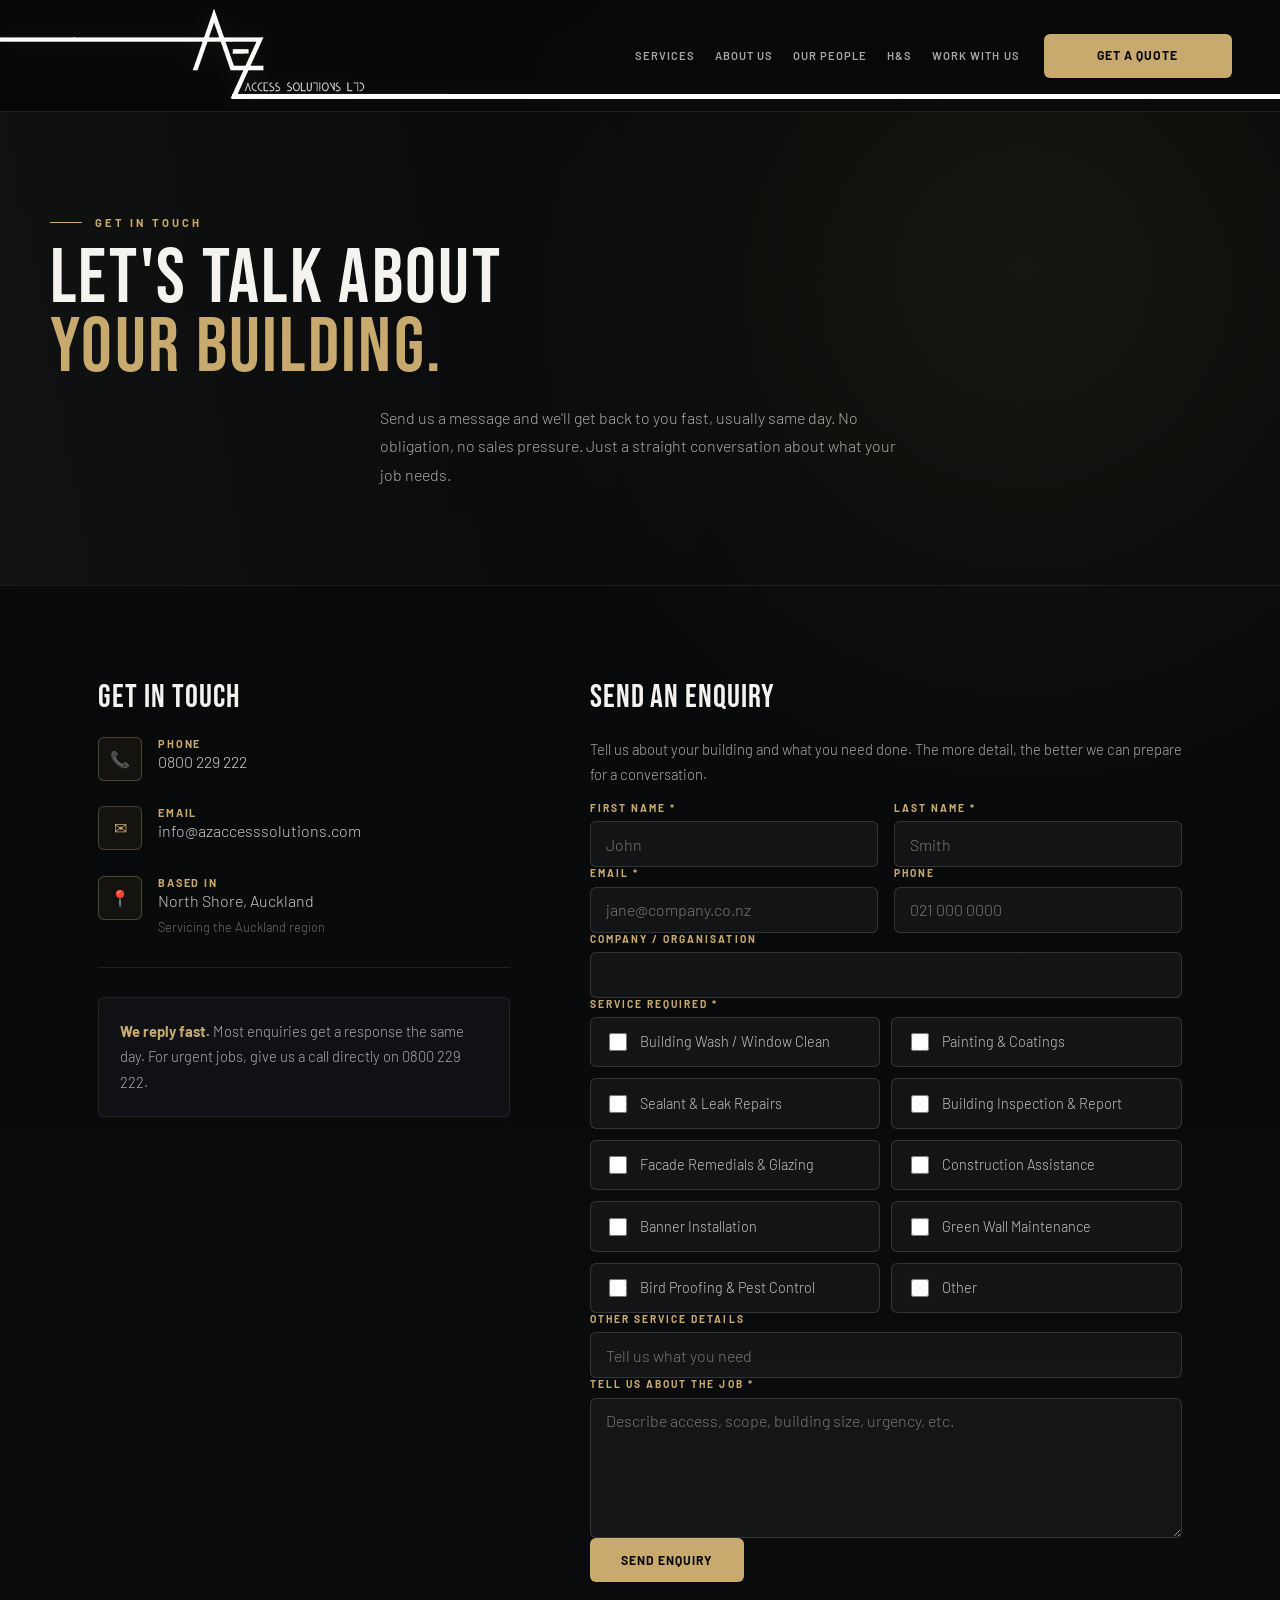
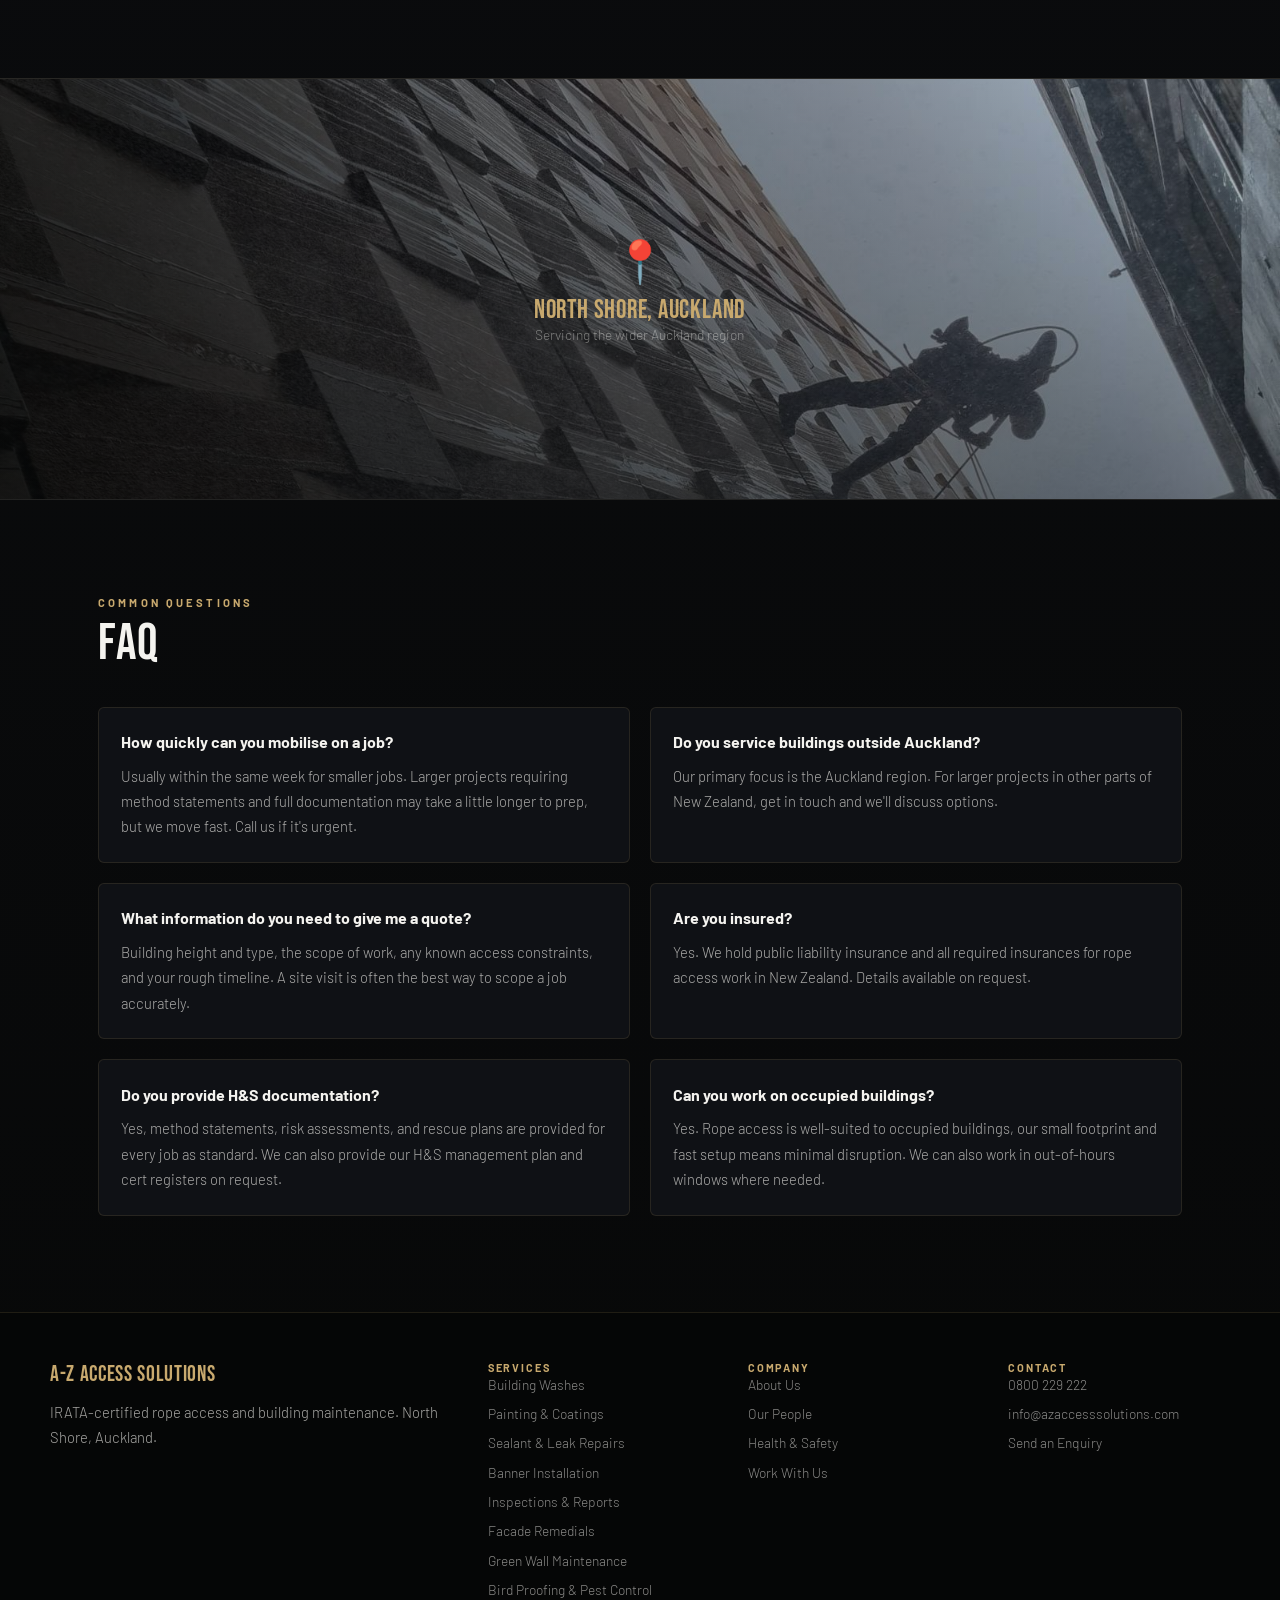
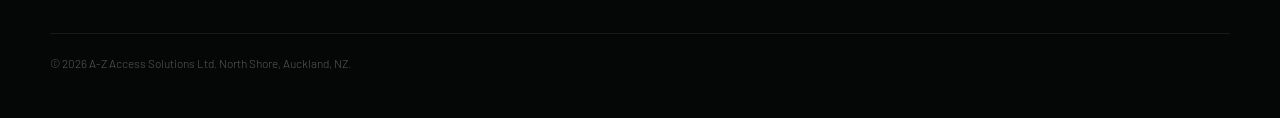
==== contact.html @ 337aa37a "Update contact.html" ====
<!DOCTYPE html>
<html lang="en">
<head>
  <meta charset="UTF-8" />
  <meta name="viewport" content="width=device-width, initial-scale=1.0" />
  <meta name="description" content="Send us a message and we&apos;ll get back to you fast, usually same day. No obligation, no sales pressure. Just a straight conversation about what your job needs." />
  <title>Contact Us | A-Z Access Solutions</title>
  <link rel="preconnect" href="https://fonts.googleapis.com">
  <link rel="preconnect" href="https://fonts.gstatic.com" crossorigin>
  <link href="https://fonts.googleapis.com/css2?family=Bebas+Neue&family=Barlow:ital,wght@0,300;0,400;0,600;0,700;1,300&display=swap" rel="stylesheet">
  <link rel="stylesheet" href="assets/styles.css" />
</head>
<body class="page-contact">
  <header class="site-header">
    <a href="index.html" class="brand" aria-label="A-Z Access Solutions home">
      <img class="brand-mark" src="assets/az-logo-header.png" alt="" />
    </a>
    <nav class="site-nav" aria-label="Main navigation">
      <a href="services.html">Services</a>
      <a href="about.html">About Us</a>
      <a href="our-people.html">Our People</a>
      <a href="health-safety.html">H&S</a>
      <a href="work-with-us.html">Work With Us</a>
    </nav>
    <a href="contact.html" class="nav-cta active">Get a Quote</a>
    <button class="menu-button" type="button" aria-label="Open menu" aria-controls="mobile-menu" aria-expanded="false"><span></span></button>
  </header>
  <nav id="mobile-menu" class="mobile-menu" aria-label="Mobile navigation">
      <a href="services.html">Services</a>
      <a href="about.html">About Us</a>
      <a href="our-people.html">Our People</a>
      <a href="health-safety.html">H&S</a>
      <a href="work-with-us.html">Work With Us</a>
      <a href="contact.html" class="nav-cta active">Get a Quote</a>
  </nav>
  <main>
<div class="page-hero">
    <div class="page-eyebrow fade-up-1">Get in Touch</div>
    <h1 class="page-title fade-up-2">Let's Talk About<br><span>Your Building.</span></h1>
    <p class="page-sub fade-up-3">Send us a message and we'll get back to you fast, usually same day. No obligation, no sales pressure. Just a straight conversation about what your job needs.</p>
  </div>

  <section class="contact-section">

    <!-- LEFT: Contact details -->
    <div class="contact-details">
      <div class="contact-details-title">Get In Touch</div>

      <div class="contact-item">
        <div class="contact-icon">&#128222;</div>
        <div>
          <div class="contact-item-label">Phone</div>
          <div class="contact-item-value"><a href="tel:0800229222">0800 229 222</a></div>
        </div>
      </div>

      <div class="contact-item">
        <div class="contact-icon">&#9993;</div>
        <div>
          <div class="contact-item-label">Email</div>
          <div class="contact-item-value"><a href="mailto:info@azaccesssolutions.com">info@azaccesssolutions.com</a></div>
        </div>
      </div>

      <div class="contact-item">
        <div class="contact-icon">&#128205;</div>
        <div>
          <div class="contact-item-label">Based In</div>
          <div class="contact-item-value">North Shore, Auckland<br><span style="font-size:0.8rem; opacity:0.5;">Servicing the Auckland region</span></div>
        </div>
      </div>

      <div class="contact-divider"></div>

      <div class="response-note">
        <strong>We reply fast.</strong> Most enquiries get a response the same day. For urgent jobs, give us a call directly on 0800 229 222.
      </div>
    </div>

    <!-- RIGHT: Enquiry form -->
    <div>
      <div class="form-section-title">Send an Enquiry</div>
      <p class="form-section-sub">Tell us about your building and what you need done. The more detail, the better we can prepare for a conversation.</p>

<form name="enquiry"
      method="POST"
      data-netlify="true"
      netlify-honeypot="bot-field"
     

  <input type="hidden" name="form-name" value="enquiry" />
  <input type="hidden" name="bot-field" />


  <div class="form-row">
    <div class="form-group">
      <label class="form-label">First Name *</label>
      <input class="form-input" type="text" name="first_name" placeholder="John" required />
    </div>

    <div class="form-group">
      <label class="form-label">Last Name *</label>
      <input class="form-input" type="text" name="last_name" placeholder="Smith" required />
    </div>
  </div>

  <div class="form-row">
    <div class="form-group">
      <label class="form-label">Email *</label>
      <input class="form-input" type="email" name="email" placeholder="jane@company.co.nz" required />
    </div>

    <div class="form-group">
      <label class="form-label">Phone</label>
      <input class="form-input" type="tel" name="phone" placeholder="021 000 0000" />
    </div>
  </div>

  <div class="form-group">
    <label class="form-label">Company / Organisation</label>
    <input class="form-input" type="text" name="company" />
  </div>

  <!-- SERVICES -->
  <div class="form-group service-check-group">
    <div class="form-label">Service Required *</div>

    <div class="service-checklist" role="group" aria-label="Service Required">

      <label class="check-option">
        <input type="checkbox" name="services" value="Building Wash / Window Clean" />
        <span>Building Wash / Window Clean</span>
      </label>

      <label class="check-option">
        <input type="checkbox" name="services" value="Painting & Coatings" />
        <span>Painting & Coatings</span>
      </label>

      <label class="check-option">
        <input type="checkbox" name="services" value="Sealant & Leak Repairs" />
        <span>Sealant & Leak Repairs</span>
      </label>

      <label class="check-option">
        <input type="checkbox" name="services" value="Building Inspection & Report" />
        <span>Building Inspection & Report</span>
      </label>

      <label class="check-option">
        <input type="checkbox" name="services" value="Facade Remedials & Glazing" />
        <span>Facade Remedials & Glazing</span>
      </label>

      <label class="check-option">
        <input type="checkbox" name="services" value="Construction Assistance" />
        <span>Construction Assistance</span>
      </label>

      <label class="check-option">
        <input type="checkbox" name="services" value="Banner Installation" />
        <span>Banner Installation</span>
      </label>

      <label class="check-option">
        <input type="checkbox" name="services" value="Green Wall Maintenance" />
        <span>Green Wall Maintenance</span>
      </label>

      <label class="check-option">
        <input type="checkbox" name="services" value="Bird Proofing & Pest Control" />
        <span>Bird Proofing & Pest Control</span>
      </label>

      <label class="check-option">
        <input type="checkbox" name="services" value="Other" />
        <span>Other</span>
      </label>

    </div>
  </div>

  <!-- OTHER DETAILS -->
  <div class="form-group">
    <label class="form-label">Other Service Details</label>
    <input class="form-input" type="text" name="other_service" placeholder="Tell us what you need" />
  </div>

<!-- JOB DESCRIPTION -->
<div class="form-group">
  <label class="form-label">Tell us about the job *</label>
  <textarea class="form-textarea"
            name="job_description"
            placeholder="Describe access, scope, building size, urgency, etc."
            required></textarea>
</div>

<div class="form-submit-row">
  <button class="btn-primary" type="submit">Send Enquiry</button>

  <div id="form-success" style="display:none; margin-top:10px; color:green;">
    ✔ Thanks — your enquiry has been sent. We’ll be in touch soon.
  </div>
</div>

</form>
    </div>
  </section>
    

  <div class="map-section">
    <div class="map-placeholder photo-map">
      <div class="map-content">
        <div class="map-pin">&#128205;</div>
        <div class="map-label">North Shore, Auckland</div>
        <div class="map-sub">Servicing the wider Auckland region</div>
      </div>
    </div>
  </div>

  <section class="faq-section">
    <div class="section-eyebrow">Common Questions</div>
    <h2 class="section-title">FAQ</h2>
    <div class="faq-grid">
      <div class="faq-item">
        <div class="faq-q">How quickly can you mobilise on a job?</div>
        <div class="faq-a">Usually within the same week for smaller jobs. Larger projects requiring method statements and full documentation may take a little longer to prep, but we move fast. Call us if it's urgent.</div>
      </div>
      <div class="faq-item">
        <div class="faq-q">Do you service buildings outside Auckland?</div>
        <div class="faq-a">Our primary focus is the Auckland region. For larger projects in other parts of New Zealand, get in touch and we'll discuss options.</div>
      </div>
      <div class="faq-item">
        <div class="faq-q">What information do you need to give me a quote?</div>
        <div class="faq-a">Building height and type, the scope of work, any known access constraints, and your rough timeline. A site visit is often the best way to scope a job accurately.</div>
      </div>
      <div class="faq-item">
        <div class="faq-q">Are you insured?</div>
        <div class="faq-a">Yes. We hold public liability insurance and all required insurances for rope access work in New Zealand. Details available on request.</div>
      </div>
      <div class="faq-item">
        <div class="faq-q">Do you provide H&amp;S documentation?</div>
        <div class="faq-a">Yes, method statements, risk assessments, and rescue plans are provided for every job as standard. We can also provide our H&S management plan and cert registers on request.</div>
      </div>
      <div class="faq-item">
        <div class="faq-q">Can you work on occupied buildings?</div>
        <div class="faq-a">Yes. Rope access is well-suited to occupied buildings, our small footprint and fast setup means minimal disruption. We can also work in out-of-hours windows where needed.</div>
      </div>
    </div>
  </section>
  </main>
  <footer>
    <div class="footer-inner">
      <div>
        <div class="footer-logo">A-Z Access Solutions</div>
        <div class="footer-tagline">IRATA-certified rope access and building maintenance. North Shore, Auckland.</div>
      </div>
      <div>
        <div class="footer-col-title">Services</div>
        <ul class="footer-links">
          <li><a href="services.html">Building Washes</a></li>
          <li><a href="services.html">Painting &amp; Coatings</a></li>
          <li><a href="services.html">Sealant &amp; Leak Repairs</a></li>
          <li><a href="services.html">Banner Installation</a></li>
          <li><a href="services.html">Inspections &amp; Reports</a></li>
          <li><a href="services.html">Facade Remedials</a></li>
          <li><a href="services.html">Green Wall Maintenance</a></li>
          <li><a href="services.html">Bird Proofing &amp; Pest Control</a></li>
        </ul>
      </div>
      <div>
        <div class="footer-col-title">Company</div>
        <ul class="footer-links">
          <li><a href="about.html">About Us</a></li>
          <li><a href="our-people.html">Our People</a></li>
          <li><a href="health-safety.html">Health &amp; Safety</a></li>
          <li><a href="work-with-us.html">Work With Us</a></li>
        </ul>
      </div>
      <div>
        <div class="footer-col-title">Contact</div>
        <ul class="footer-links">
          <li><a href="tel:0800229222">0800 229 222</a></li>
          <li><a href="mailto:info@azaccesssolutions.com">info@azaccesssolutions.com</a></li>
          <li><a href="contact.html">Send an Enquiry</a></li>
        </ul>
      </div>
    </div>
    <div class="footer-bottom"><div class="footer-copy">&copy; 2026 A-Z Access Solutions Ltd. North Shore, Auckland, NZ.</div></div>
  </footer>
    <script src="assets/site.js"></script>

  <script>
document.addEventListener("DOMContentLoaded", function () {
  const form = document.querySelector('form[name="enquiry"]');

  if (!form) return;

  form.addEventListener("submit", function (event) {
    event.preventDefault();

    fetch("/", {
      method: "POST",
      body: new FormData(form)
    })
    .then(() => {
      const msg = document.getElementById("form-success");
      if (msg) msg.style.display = "block";
      form.reset();
    })
    .catch(() => {
      alert("Something went wrong. Please try again.");
    });
  });
});
</script>
</body>
</html>
---- assets/styles.css ----
*, *::before, *::after {
  box-sizing: border-box;
}

:root {
  --black: #070808;
  --ink: #0d0f12;
  --panel: #15181d;
  --panel-2: #20242b;
  --line: rgba(244, 243, 239, 0.12);
  --line-gold: rgba(200, 169, 110, 0.28);
  --white: #f4f3ef;
  --muted: rgba(244, 243, 239, 0.68);
  --faint: rgba(244, 243, 239, 0.42);
  --gold: #c8a96e;
  --gold-light: #e2c98a;
  --safety: #d9772f;
  --radius: 6px;
  --container: 1180px;
  --header-height: 112px;
}

html {
  scroll-behavior: smooth;
}

body {
  margin: 0;
  background:
    radial-gradient(circle at 80% 8%, rgba(200, 169, 110, 0.08), transparent 34rem),
    linear-gradient(180deg, #070808 0%, #0a0b0d 44%, #070808 100%);
  color: var(--white);
  font-family: "Barlow", Arial, sans-serif;
  font-weight: 300;
  letter-spacing: 0;
  overflow-x: hidden;
}

body.menu-open {
  overflow: hidden;
}

img, svg {
  max-width: 100%;
  display: block;
}

a {
  color: inherit;
}

button, input, select, textarea {
  font: inherit;
}

main {
  min-height: 70vh;
}

.site-header {
  position: sticky;
  top: 0;
  z-index: 50;
  height: 112px;
  display: grid;
  grid-template-columns: minmax(300px, 0.8fr) auto auto;
  align-items: center;
  gap: 1.5rem;
  padding: 0 3rem;
  background: rgba(7, 8, 8, 0.88);
  border-bottom: 1px solid rgba(200, 169, 110, 0.15);
  backdrop-filter: blur(18px);
  overflow: hidden;
}

.site-header > * {
  position: relative;
  z-index: 1;
}

.brand {
  display: inline-flex;
  align-items: center;
  align-self: stretch;
  gap: 0;
  min-width: 0;
  width: 100vw;
  margin-left: -3rem;
  overflow: hidden;
  position: relative;
  text-decoration: none;
}

.brand-mark {
  width: auto;
  max-width: none;
  height: 104px;
  object-fit: none;
  object-position: left center;
  filter: drop-shadow(0 0 12px rgba(200, 169, 110, 0.12));
}

.site-nav,
.site-header > .nav-cta,
.menu-button {
  z-index: 2;
}

.site-nav {
  display: flex;
  align-items: center;
  justify-content: flex-end;
  gap: 1.25rem;
}

.site-nav a {
  color: rgba(244, 243, 239, 0.68);
  font-size: 0.7rem;
  font-weight: 600;
  letter-spacing: 0.09em;
  text-decoration: none;
  text-transform: uppercase;
  white-space: nowrap;
  transition: color 0.2s ease, opacity 0.2s ease;
}

.site-nav a:hover,
.site-nav a.active {
  color: var(--gold);
}

.btn-primary,
.btn-ghost,
.nav-cta {
  display: inline-flex;
  align-items: center;
  justify-content: center;
  min-height: 44px;
  border-radius: var(--radius);
  font-size: 0.76rem;
  font-weight: 700;
  letter-spacing: 0.08em;
  line-height: 1;
  text-decoration: none;
  text-transform: uppercase;
  transition: background 0.2s ease, border-color 0.2s ease, color 0.2s ease, transform 0.2s ease;
}

.btn-primary,
.nav-cta {
  border: 1px solid transparent;
  background: var(--gold);
  color: #080909;
  padding: 0.85rem 1.35rem;
}

.btn-primary {
  padding-inline: 1.9rem;
}

.btn-primary:hover,
.nav-cta:hover {
  background: var(--gold-light);
  transform: translateY(-1px);
}

.btn-ghost {
  border: 1px solid rgba(244, 243, 239, 0.24);
  background: transparent;
  color: var(--white);
  padding: 0.85rem 1.9rem;
}

.btn-ghost:hover {
  border-color: var(--gold);
  color: var(--gold);
}

.menu-button {
  display: none;
  width: 44px;
  height: 44px;
  align-items: center;
  justify-content: center;
  border: 1px solid rgba(244, 243, 239, 0.18);
  border-radius: var(--radius);
  background: rgba(244, 243, 239, 0.04);
  color: var(--white);
  cursor: pointer;
}

.menu-button span,
.menu-button::before,
.menu-button::after {
  content: "";
  display: block;
  width: 19px;
  height: 2px;
  border-radius: 2px;
  background: currentColor;
  transition: transform 0.2s ease, opacity 0.2s ease;
}

.menu-button {
  gap: 4px;
  flex-direction: column;
}

.menu-button[aria-expanded="true"] span {
  opacity: 0;
}

.menu-button[aria-expanded="true"]::before {
  transform: translateY(6px) rotate(45deg);
}

.menu-button[aria-expanded="true"]::after {
  transform: translateY(-6px) rotate(-45deg);
}

.mobile-menu {
  display: none;
}

#hero {
  position: relative;
  min-height: calc(100vh - var(--header-height));
  display: grid;
  grid-template-columns: minmax(0, 0.95fr) minmax(420px, 1.05fr);
  align-items: stretch;
  overflow: hidden;
  border-bottom: 1px solid rgba(200, 169, 110, 0.16);
}

#hero::before {
  content: "";
  position: absolute;
  inset: 0;
  background:
    linear-gradient(90deg, rgba(7, 8, 8, 0.99) 0%, rgba(7, 8, 8, 0.96) 23%, rgba(7, 8, 8, 0.74) 36%, rgba(7, 8, 8, 0.38) 58%, rgba(7, 8, 8, 0.08) 100%),
    repeating-linear-gradient(90deg, rgba(244, 243, 239, 0.026) 0 1px, transparent 1px 86px);
  pointer-events: none;
  z-index: 1;
}

#hero::after {
  content: "";
  position: absolute;
  inset: auto 0 0;
  height: 42%;
  background: linear-gradient(180deg, transparent, rgba(7, 8, 8, 0.88));
  pointer-events: none;
  z-index: 1;
}

.hero-text {
  position: relative;
  z-index: 2;
  display: flex;
  flex-direction: column;
  justify-content: center;
  padding: 6rem 0 6rem 3rem;
  max-width: 650px;
}

.hero-visual {
  position: absolute;
  inset: 0;
  z-index: 0;
  min-height: auto;
  background: url("photos/hero-rope-access-glass.png") center right / cover no-repeat;
}

.building-diagram {
  display: none;
}

.hero-eyebrow,
.page-eyebrow,
.section-eyebrow {
  display: flex;
  align-items: center;
  gap: 0.8rem;
  color: var(--gold);
  font-size: 0.7rem;
  font-weight: 700;
  letter-spacing: 0.28em;
  text-transform: uppercase;
}

.hero-eyebrow::before,
.page-eyebrow::before {
  content: "";
  width: 32px;
  height: 1px;
  flex: 0 0 auto;
  background: var(--gold);
}

.section-eyebrow {
  margin-bottom: 0.72rem;
}

h1.hero-title,
.page-title,
.section-title,
.about-title,
.service-name,
.contact-details-title,
.form-section-title,
.case-title,
.comp-title,
.footer-logo,
.stat-num,
.value-name,
.person-name,
.irata-level,
.role-level,
.map-label,
.cta-strip h2,
.cta-banner h2,
.join-strip h2 {
  font-family: "Bebas Neue", Impact, sans-serif;
  font-weight: 400;
  letter-spacing: 0.03em;
}

h1.hero-title {
  margin: 1.15rem 0 1.45rem;
  font-size: clamp(4rem, 7.6vw, 7.9rem);
  line-height: 0.88;
  text-transform: uppercase;
}

h1.hero-title span,
.page-title span,
.about-title span,
.section-title span,
.cta-strip h2 span,
.cta-banner h2 span,
.join-strip h2 span,
.comp-title span {
  color: var(--gold);
}

.hero-sub,
.page-sub {
  max-width: 520px;
  color: var(--muted);
  font-size: 1rem;
  line-height: 1.78;
}

.hero-sub {
  margin: 0 0 2.2rem;
}

.hero-actions,
.cta-actions {
  display: flex;
  align-items: center;
  gap: 0.9rem;
  flex-wrap: wrap;
}

.hero-stats {
  display: grid;
  grid-template-columns: repeat(3, minmax(0, 1fr));
  width: min(100%, 590px);
  margin-top: 2.2rem;
  border: 1px solid rgba(200, 169, 110, 0.22);
  border-radius: var(--radius);
  overflow: hidden;
  background: rgba(7, 8, 8, 0.36);
  backdrop-filter: blur(12px);
}

.hstat {
  padding: 1.1rem 1.2rem;
  border-right: 1px solid rgba(200, 169, 110, 0.18);
}

.hstat:last-child {
  border-right: 0;
}

.hstat-num {
  color: var(--gold);
  font-family: "Bebas Neue", Impact, sans-serif;
  font-size: 2.1rem;
  line-height: 1;
}

.hstat-label,
.stat-label,
.pstat-label,
.case-meta-label {
  color: var(--faint);
  font-size: 0.62rem;
  font-weight: 700;
  letter-spacing: 0.14em;
  text-transform: uppercase;
}

.trust-bar {
  display: flex;
  align-items: center;
  gap: 2.2rem;
  padding: 1.15rem 3rem;
  background: #111419;
  border-bottom: 1px solid rgba(244, 243, 239, 0.08);
}

.trust-label {
  color: var(--faint);
  font-size: 0.62rem;
  font-weight: 700;
  letter-spacing: 0.24em;
  text-transform: uppercase;
  white-space: nowrap;
}

.trust-items {
  display: flex;
  align-items: center;
  gap: 1.5rem 2rem;
  flex-wrap: wrap;
}

.trust-item {
  display: flex;
  align-items: center;
  gap: 0.55rem;
  color: rgba(244, 243, 239, 0.72);
  font-size: 0.82rem;
  font-weight: 600;
}

.trust-dot {
  width: 6px;
  height: 6px;
  border-radius: 50%;
  background: var(--gold);
}

#services,
.services-section,
.story-section,
.people-section,
.cases-section,
.testimonials-section,
.hs-section,
.roles-section,
.faq-section {
  width: min(100%, var(--container));
  margin-inline: auto;
  padding: 6rem 3rem;
}

.page-hero {
  position: relative;
  padding: 6.5rem 3rem 5rem;
  overflow: hidden;
  border-bottom: 1px solid rgba(244, 243, 239, 0.08);
}

.page-hero.photo-hero {
  background-position: center right;
  background-size: cover;
  background-repeat: no-repeat;
}

.page-services .page-hero.photo-hero {
  background-image:
    linear-gradient(90deg, rgba(7, 8, 8, 1) 0%, rgba(7, 8, 8, 1) 66%, rgba(7, 8, 8, 0.94) 73%, rgba(7, 8, 8, 0.58) 84%, rgba(7, 8, 8, 0.16) 94%, transparent 100%),
    url("photos/Apaintbest.jpeg");
  background-position: center center, right 45%;
  background-size: 100% 100%, auto 120%;
}

.page-health-safety .page-hero.photo-hero {
  background-image: url("photos/A&Nhangar.jpeg");
  background-position: 85% center;
  background-size: auto 100%;
}

.page-work-with-us .page-hero.photo-hero {
  background-image:
    linear-gradient(90deg, rgba(7, 8, 8, 1) 0%, rgba(7, 8, 8, 1) 45%, rgba(7, 8, 8, 0.9) 54%, rgba(7, 8, 8, 0.54) 66%, rgba(7, 8, 8, 0.16) 80%, transparent 100%),
    url("photos/A&Caa.jpeg");
  background-position: center center, 94% center;
  background-size: 100% 100%, auto 100%;
}

.page-hero::before {
  content: "";
  position: absolute;
  inset: 0;
  background: linear-gradient(90deg, rgba(244, 243, 239, 0.035), transparent 58%);
  pointer-events: none;
}

.page-hero.photo-hero::before {
  z-index: 0;
  background:
    linear-gradient(90deg, rgba(7, 8, 8, 0.99) 0%, rgba(7, 8, 8, 0.96) 23%, rgba(7, 8, 8, 0.74) 36%, rgba(7, 8, 8, 0.38) 58%, rgba(7, 8, 8, 0.08) 100%),
    repeating-linear-gradient(90deg, rgba(244, 243, 239, 0.026) 0 1px, transparent 1px 86px);
}

.page-services .page-hero.photo-hero::before {
  background:
    linear-gradient(90deg, rgba(7, 8, 8, 0.94) 0%, rgba(7, 8, 8, 0.9) 48%, rgba(7, 8, 8, 0.62) 62%, rgba(7, 8, 8, 0.26) 78%, rgba(7, 8, 8, 0.06) 100%),
    repeating-linear-gradient(90deg, rgba(244, 243, 239, 0.026) 0 1px, transparent 1px 86px);
}

.page-health-safety .page-hero.photo-hero::before {
  background:
    linear-gradient(90deg, rgba(7, 8, 8, 1) 0%, rgba(7, 8, 8, 0.97) 23%, rgba(7, 8, 8, 0.72) 32%, rgba(7, 8, 8, 0.28) 48%, rgba(7, 8, 8, 0.08) 100%),
    repeating-linear-gradient(90deg, rgba(244, 243, 239, 0.026) 0 1px, transparent 1px 86px);
}

.page-work-with-us .page-hero.photo-hero::before {
  background:
    linear-gradient(90deg, rgba(7, 8, 8, 0.96) 0%, rgba(7, 8, 8, 0.92) 38%, rgba(7, 8, 8, 0.64) 52%, rgba(7, 8, 8, 0.24) 70%, rgba(7, 8, 8, 0.06) 100%),
    repeating-linear-gradient(90deg, rgba(244, 243, 239, 0.026) 0 1px, transparent 1px 86px);
}

.page-hero.photo-hero::after {
  content: "";
  position: absolute;
  inset: auto 0 0;
  z-index: 0;
  height: 42%;
  background: linear-gradient(180deg, transparent, rgba(7, 8, 8, 0.88));
  pointer-events: none;
}

.page-hero > * {
  position: relative;
  z-index: 1;
  width: min(100%, var(--container));
  margin-left: auto;
  margin-right: auto;
}

.page-title {
  margin: 1rem auto 1.3rem;
  font-size: clamp(3.1rem, 6vw, 6.4rem);
  line-height: 0.9;
}

.section-title {
  margin: 0 0 2.4rem;
  font-size: clamp(2.4rem, 4vw, 4rem);
  line-height: 0.94;
}

.services-grid,
.values-grid,
.cases-grid,
.testimonials-grid,
.hs-pillars,
.docs-grid,
.perks-grid,
.roles-grid,
.faq-grid,
.irata-grid,
.founders-grid,
.comparison-grid,
.stats-strip {
  display: grid;
  gap: 1px;
}

.services-grid {
  grid-template-columns: repeat(4, minmax(0, 1fr));
  gap: 1rem;
  border: 0;
  border-radius: 0;
  background: transparent;
  overflow: visible;
}

.service-card,
.value-card,
.case-card,
.tcard,
.hs-pillar,
.doc-card,
.perk,
.role-card,
.faq-item,
.irata-card,
.person-card,
.comp-card,
.about-card,
.response-note,
.story-visual {
  background: rgba(16, 18, 22, 0.96);
  border: 1px solid rgba(200, 169, 110, 0.13);
  border-radius: var(--radius);
}

.services-grid .service-card {
  border: 1px solid rgba(200, 169, 110, 0.13);
  border-radius: var(--radius);
  min-height: 270px;
  display: flex;
  flex-direction: column;
  padding: 1.5rem;
}

.services-grid .service-card-wide {
  grid-column: span 2;
  display: grid;
  grid-template-columns: minmax(180px, 0.92fr) minmax(0, 1fr);
  grid-template-rows: auto 1fr;
  gap: 0 1.4rem;
  align-items: stretch;
}

.service-card {
  position: relative;
  padding: 2.3rem 1.8rem;
}

.service-card::after,
.case-card::after,
.tcard::after {
  content: "";
  position: absolute;
  inset: auto 0 0;
  height: 2px;
  background: var(--gold);
  transform: scaleX(0);
  transform-origin: left;
  transition: transform 0.25s ease;
}

.service-card:hover::after,
.case-card:hover::after,
.tcard:hover::after {
  transform: scaleX(1);
}

.services-grid .service-card::after {
  transform: none;
}

.service-icon,
.contact-icon,
.doc-icon,
.hs-pillar-icon {
  display: inline-flex;
  width: 44px;
  height: 44px;
  align-items: center;
  justify-content: center;
  border: 1px solid rgba(200, 169, 110, 0.32);
  border-radius: var(--radius);
  background: rgba(200, 169, 110, 0.06);
  color: var(--gold);
}

.service-icon svg,
.contact-icon svg,
.doc-icon svg,
.hs-pillar-icon svg {
  width: 24px;
  height: 24px;
  fill: none;
  stroke: currentColor;
  stroke-width: 1.8;
  stroke-linecap: round;
  stroke-linejoin: round;
}

.service-icon-image img {
  width: 31px;
  height: 31px;
  object-fit: contain;
  filter: invert(72%) sepia(29%) saturate(560%) hue-rotate(5deg) brightness(92%) contrast(92%);
}

.hs-pillar-icon.is-image,
.doc-icon.is-image {
  background: #f7f5ef;
  border-color: rgba(200, 169, 110, 0.22);
  color: #070808;
}

.hs-pillar-icon.is-image img,
.doc-icon.is-image img {
  width: 31px;
  height: 31px;
  object-fit: contain;
  filter: none;
}

.services-grid .service-icon {
  width: 100%;
  height: 116px;
  display: grid;
  place-items: center;
  margin-bottom: 1.2rem;
  border: 1px solid rgba(200, 169, 110, 0.22);
  border-radius: var(--radius);
  background: #f7f5ef;
}

.services-grid .service-card-wide .service-icon {
  grid-row: 1 / span 2;
  height: 100%;
  min-height: 170px;
  margin-bottom: 0;
}

.services-grid .service-icon-image img {
  width: 150px;
  height: 92px;
  object-fit: contain;
  filter: none;
}

.service-name {
  margin: 1rem 0 0.7rem;
  font-size: 1.55rem;
  line-height: 1;
}

.services-grid .service-name {
  margin: 0 0 0.65rem;
}

.services-grid .service-card-wide .service-name,
.services-grid .service-card-wide .service-desc {
  grid-column: 2;
}

.services-grid .service-card-wide .service-name {
  align-self: end;
}

.service-callout {
  grid-column: span 2;
  min-height: 230px;
  display: flex;
  flex-direction: column;
  justify-content: center;
  padding: 1.5rem 1rem 1.5rem 0.2rem;
  background: transparent;
}

.service-callout-title {
  max-width: 450px;
  margin-bottom: 0.7rem;
  color: var(--gold);
  font-family: "Bebas Neue", Impact, sans-serif;
  font-size: clamp(2rem, 3vw, 3rem);
  font-weight: 400;
  line-height: 0.95;
}

.service-callout p {
  max-width: 470px;
  margin: 0;
  color: rgba(244, 243, 239, 0.7);
  font-size: 1rem;
  line-height: 1.7;
}

.service-desc,
.service-body,
.story-body,
.about-body,
.value-desc,
.case-desc,
.tcard-text,
.hs-body,
.hs-pillar-desc,
.doc-desc,
.culture-body,
.role-desc,
.faq-a,
.comp-item-text,
.person-bio,
.irata-desc,
.response-note,
.form-section-sub,
.footer-tagline,
.pillar-desc {
  color: var(--muted);
  font-size: 0.92rem;
  line-height: 1.72;
}

#about,
.values-section,
.why-rope,
.hs-process,
.hs-docs,
.culture-section,
.apply-section,
.map-section {
  background: #12151a;
  border-top: 1px solid rgba(200, 169, 110, 0.12);
  border-bottom: 1px solid rgba(200, 169, 110, 0.09);
}

#about,
.story-section,
.culture-section,
.apply-section,
.contact-section,
.hs-intro,
.service-block {
  display: grid;
  grid-template-columns: minmax(0, 1fr) minmax(0, 1fr);
  align-items: center;
  gap: 5rem;
}

#about {
  width: 100%;
  margin-inline: 0;
  padding: 6rem max(3rem, calc((100vw - var(--container)) / 2 + 3rem));
}

.about-title {
  margin: 0 0 1.35rem;
  font-size: clamp(2.8rem, 5vw, 4.8rem);
  line-height: 0.92;
}

.about-pillars {
  display: grid;
  grid-template-columns: 1fr 1fr;
  gap: 1rem;
  margin-top: 2rem;
}

.pillar {
  border-left: 2px solid var(--gold);
  padding: 0.45rem 0 0.45rem 1rem;
}

.pillar-name,
.contact-item-label,
.footer-col-title,
.case-tag,
.role-type,
.role-badge,
.person-role,
.tag,
.doc-name,
.hs-pillar-name,
.perk-name,
.value-num,
.story-attr,
.tcard-role,
.irata-name {
  color: var(--gold);
  font-size: 0.68rem;
  font-weight: 700;
  letter-spacing: 0.17em;
  text-transform: uppercase;
}

.about-right {
  display: grid;
  gap: 1rem;
}

.about-cards-row {
  display: grid;
  grid-template-columns: 1fr 1fr;
  gap: 1rem;
}

.about-card {
  padding: 1.55rem;
}

.about-card-num {
  color: var(--gold);
  font-family: "Bebas Neue", Impact, sans-serif;
  font-size: 3rem;
  line-height: 1;
}

.site-photo {
  position: relative;
  min-height: 260px;
  margin: 0;
  overflow: hidden;
  border: 1px solid rgba(200, 169, 110, 0.15);
  border-radius: var(--radius);
  background: #0c0e11;
}

.site-photo img {
  position: absolute;
  inset: 0;
  width: 100%;
  height: 100%;
  object-fit: cover;
}

.site-photo::after,
.service-visual.is-photo::after {
  content: "";
  position: absolute;
  inset: 0;
  background: linear-gradient(180deg, transparent 45%, rgba(7, 8, 8, 0.24));
  pointer-events: none;
}

.about-photo-grid {
  display: grid;
  grid-template-columns: minmax(0, 1.1fr) minmax(0, 0.9fr);
  gap: 1rem;
}

.about-photo-large,
.culture-photo {
  min-height: 340px;
}

.culture-photo {
  margin-bottom: 1.5rem;
}

.about-card-label {
  margin: 0.35rem 0;
  font-weight: 700;
  letter-spacing: 0.12em;
  text-transform: uppercase;
}

.cta-banner,
.cta-strip,
.join-strip {
  position: relative;
  padding: 5.5rem 3rem;
  text-align: center;
}

.cta-banner::before,
.cta-strip::before,
.join-strip::before {
  content: "";
  position: absolute;
  inset: 0;
  background: radial-gradient(ellipse 50% 70% at 50% 50%, rgba(200, 169, 110, 0.09), transparent 70%);
  pointer-events: none;
}

.cta-banner > *,
.cta-strip > *,
.join-strip > * {
  position: relative;
  z-index: 1;
}

.cta-banner h2,
.cta-strip h2,
.join-strip h2 {
  margin: 0 0 1rem;
  font-size: clamp(2.7rem, 5vw, 5rem);
  line-height: 0.94;
  text-transform: uppercase;
}

.cta-banner p,
.cta-strip p,
.join-strip p {
  width: min(100%, 560px);
  margin: 0 auto 2rem;
  color: var(--muted);
  line-height: 1.72;
}

.cta-actions {
  justify-content: center;
}

.story-visual {
  position: relative;
  padding: 3rem;
}

.story-visual::before {
  content: "\"";
  position: absolute;
  top: -1.5rem;
  left: 2rem;
  color: rgba(200, 169, 110, 0.18);
  font-family: "Bebas Neue", Impact, sans-serif;
  font-size: 8rem;
  line-height: 1;
}

.story-visual-photo {
  min-height: 430px;
  padding: 0;
  overflow: hidden;
}

.story-visual-photo::before {
  display: none;
}

.story-visual-photo img {
  width: 100%;
  height: 100%;
  min-height: 430px;
  object-fit: cover;
}

.story-quote {
  position: relative;
  margin: 0 0 1.4rem;
  color: rgba(244, 243, 239, 0.82);
  font-size: 1.12rem;
  font-style: italic;
  line-height: 1.72;
}

.values-grid {
  grid-template-columns: repeat(4, minmax(0, 1fr));
}

.value-card {
  padding: 2rem 1.6rem;
}

.value-num {
  display: block;
  margin-bottom: 0.55rem;
  font-family: "Bebas Neue", Impact, sans-serif;
  font-size: 3rem;
  opacity: 0.32;
}

.value-name {
  margin-bottom: 0.6rem;
  color: var(--white);
  font-size: 1.4rem;
}

.stats-strip {
  grid-template-columns: repeat(4, minmax(0, 1fr));
  width: 100%;
  margin: 0;
  padding: 0;
  background: rgba(200, 169, 110, 0.1);
  border-top: 1px solid rgba(200, 169, 110, 0.12);
  border-bottom: 1px solid rgba(200, 169, 110, 0.12);
}

.stat-item {
  padding: 2.5rem 1.5rem;
  text-align: center;
  background: #090a0c;
}

.stat-num {
  color: var(--gold);
  font-size: 3.4rem;
  line-height: 1;
}

.service-block {
  padding: 4.3rem 0;
  border-bottom: 1px solid rgba(200, 169, 110, 0.1);
}

.service-block:last-child {
  border-bottom: 0;
}

.service-block.reverse {
  direction: rtl;
}

.service-block.reverse > * {
  direction: ltr;
}

.service-num {
  color: rgba(200, 169, 110, 0.18);
  font-family: "Bebas Neue", Impact, sans-serif;
  font-size: 5.5rem;
  line-height: 0.85;
}

.service-block .service-name {
  margin: 0.35rem 0 1rem;
  font-size: clamp(2rem, 3.2vw, 3rem);
}

.service-features,
.comp-list,
.footer-links {
  display: grid;
  gap: 0.65rem;
}

.service-feature,
.comp-item {
  display: flex;
  align-items: flex-start;
  gap: 0.7rem;
  color: rgba(244, 243, 239, 0.68);
  font-size: 0.88rem;
  line-height: 1.55;
}

.service-feature::before {
  content: "";
  width: 7px;
  height: 7px;
  margin-top: 0.45rem;
  flex: 0 0 auto;
  border-radius: 50%;
  background: var(--gold);
}

.service-visual {
  min-height: 280px;
  display: grid;
  place-items: center;
  padding: 1.5rem;
  border: 1px solid rgba(200, 169, 110, 0.14);
  border-radius: var(--radius);
  background: rgba(16, 18, 22, 0.98);
}

.service-visual.is-photo {
  position: relative;
  min-height: 360px;
  padding: 0;
  place-items: stretch;
  overflow: hidden;
}

.service-visual.is-photo img {
  width: 100%;
  height: 100%;
  min-height: 360px;
  object-fit: cover;
}

.service-visual-icon {
  color: var(--gold);
  font-family: "Bebas Neue", Impact, sans-serif;
  font-size: 4.6rem;
  letter-spacing: 0.08em;
  opacity: 0.42;
}

.service-visual-icon.is-image {
  width: 100%;
  min-height: 210px;
  display: grid;
  place-items: center;
  border: 1px solid rgba(200, 169, 110, 0.22);
  border-radius: var(--radius);
  background: #f7f5ef;
  opacity: 1;
}

.service-visual-icon.is-image img {
  width: 180px;
  height: 112px;
  object-fit: contain;
  filter: none;
  opacity: 1;
}

.service-photo-row {
  width: min(100%, var(--container));
  margin: 0 auto;
  padding: 0 0 5.5rem;
  display: grid;
  grid-template-columns: repeat(4, minmax(0, 1fr));
  gap: 1rem;
}

.service-photo-row .site-photo {
  min-height: 240px;
}

.why-rope,
.values-section,
.hs-process,
.hs-docs,
.roles-section,
.faq-section,
.testimonials-section,
.cases-section,
.people-section,
.irata-section,
.contact-section {
  padding-left: 3rem;
  padding-right: 3rem;
}

.why-rope,
.hs-process,
.hs-docs,
.values-section,
.irata-section {
  width: 100%;
  margin-inline: 0;
  padding-top: 5.5rem;
  padding-bottom: 5.5rem;
}

.why-rope > *,
.hs-process > *,
.hs-docs > *,
.values-section > *,
.irata-section > * {
  width: min(100%, var(--container));
  margin-left: auto;
  margin-right: auto;
}

.comparison-grid,
.faq-grid {
  grid-template-columns: repeat(2, minmax(0, 1fr));
  gap: 1.25rem;
}

.comp-card {
  padding: 2rem;
}

.comp-card.highlight {
  border-color: rgba(200, 169, 110, 0.42);
}

.hs-photo-card {
  min-height: 320px;
  margin-top: 1.4rem;
}

.comp-title {
  margin-bottom: 1.2rem;
  font-size: 1.65rem;
}

.comp-tick {
  min-width: 2.2rem;
  font-size: 0.72rem;
  font-weight: 700;
  letter-spacing: 0.08em;
  color: var(--gold);
}

.comp-cross {
  min-width: 2.2rem;
  font-size: 0.72rem;
  font-weight: 700;
  letter-spacing: 0.08em;
  color: rgba(244, 243, 239, 0.34);
}

.cases-grid {
  grid-template-columns: repeat(3, minmax(0, 1fr));
  gap: 1rem;
}

.case-card {
  position: relative;
  overflow: hidden;
}

.case-card.featured {
  grid-column: span 3;
  display: grid;
  grid-template-columns: 0.86fr 1.14fr;
}

.case-image {
  min-height: 220px;
  display: grid;
  place-items: center;
  text-align: center;
}

.case-image-icon {
  font-size: 3.5rem;
  opacity: 0.62;
}

.case-image-label {
  margin-top: 0.6rem;
  color: var(--gold);
  font-size: 0.72rem;
  font-weight: 700;
  letter-spacing: 0.18em;
  text-transform: uppercase;
}

.case-content {
  padding: 1.55rem;
}

.case-title {
  margin: 0.6rem 0 0.7rem;
  font-size: 1.65rem;
  line-height: 1;
}

.case-meta {
  display: grid;
  grid-template-columns: repeat(3, minmax(0, 1fr));
  gap: 0.8rem;
  margin-top: 1.2rem;
  padding-top: 1rem;
  border-top: 1px solid rgba(200, 169, 110, 0.12);
}

.case-meta-val {
  margin-top: 0.22rem;
  color: rgba(244, 243, 239, 0.78);
  font-size: 0.84rem;
}

.testimonials-grid {
  grid-template-columns: repeat(3, minmax(0, 1fr));
  gap: 1rem;
}

.tcard {
  position: relative;
  padding: 1.8rem;
}

.tcard.featured {
  grid-column: span 2;
}

.tcard-quote-mark {
  color: rgba(200, 169, 110, 0.3);
  font-family: "Bebas Neue", Impact, sans-serif;
  font-size: 4rem;
  line-height: 0.8;
}

.tcard-stars {
  color: var(--gold);
  letter-spacing: 0.1em;
  margin-bottom: 0.9rem;
}

.tcard-author {
  display: flex;
  align-items: center;
  gap: 0.85rem;
  margin-top: 1.4rem;
}

.tcard-avatar {
  width: 44px;
  height: 44px;
  display: grid;
  place-items: center;
  border-radius: 50%;
  background: rgba(200, 169, 110, 0.14);
  color: var(--gold);
  font-weight: 700;
}

.tcard-name {
  font-weight: 700;
}

.people-section {
  width: min(100%, var(--container));
}

.founders-grid {
  grid-template-columns: repeat(2, minmax(0, 1fr));
  gap: 1.25rem;
}

.person-card {
  overflow: hidden;
}

.person-photo {
  min-height: 280px;
  display: grid;
  place-items: center;
  background:
    radial-gradient(circle at 50% 40%, rgba(200, 169, 110, 0.12), transparent 60%),
    linear-gradient(135deg, #171b22, #0f1115);
}

.person-photo-placeholder {
  text-align: center;
}

.photo-label {
  color: rgba(244, 243, 239, 0.42);
  font-size: 0.72rem;
  font-weight: 700;
  letter-spacing: 0.18em;
  text-transform: uppercase;
}

.person-info {
  padding: 2rem;
}

.person-name {
  margin-bottom: 0.2rem;
  font-size: 2rem;
}

.person-tags,
.person-stats {
  display: flex;
  flex-wrap: wrap;
  gap: 0.55rem;
  margin-top: 1.1rem;
}

.tag {
  padding: 0.35rem 0.55rem;
  border: 1px solid rgba(200, 169, 110, 0.25);
  border-radius: var(--radius);
  background: rgba(200, 169, 110, 0.06);
}

.pstat {
  min-width: 90px;
  padding: 0.75rem;
  border: 1px solid rgba(200, 169, 110, 0.14);
  border-radius: var(--radius);
}

.pstat-num {
  color: var(--gold);
  font-family: "Bebas Neue", Impact, sans-serif;
  font-size: 1.8rem;
  line-height: 1;
}

.irata-grid,
.hs-pillars,
.docs-grid,
.perks-grid,
.roles-grid {
  grid-template-columns: repeat(3, minmax(0, 1fr));
  gap: 1rem;
}

.irata-card,
.hs-pillar,
.doc-card,
.perk {
  padding: 1.7rem;
}

.irata-level {
  color: var(--gold);
  font-size: 2rem;
}

.hs-intro {
  margin-bottom: 3rem;
}

.hs-commitment {
  padding: 2rem;
  border: 1px solid rgba(200, 169, 110, 0.22);
  border-radius: var(--radius);
  background: rgba(7, 8, 8, 0.42);
}

.hs-commitment-title {
  margin-bottom: 0.8rem;
  color: var(--gold);
  font-weight: 700;
  letter-spacing: 0.12em;
  text-transform: uppercase;
}

.process-steps {
  position: relative;
  grid-template-columns: repeat(4, minmax(0, 1fr));
  gap: 1.5rem;
}

.process-step {
  position: relative;
}

.step-dot {
  width: 42px;
  height: 42px;
  display: grid;
  place-items: center;
  margin-bottom: 0.9rem;
  border-radius: 50%;
  background: var(--gold);
  color: #080909;
  font-weight: 800;
}

.step-name {
  margin-bottom: 0.45rem;
  font-weight: 700;
}

.step-desc {
  color: var(--muted);
  font-size: 0.86rem;
  line-height: 1.6;
}

.culture-section,
.apply-section {
  width: 100%;
  margin-inline: 0;
  padding: 5.5rem max(3rem, calc((100vw - var(--container)) / 2 + 3rem));
}

.roles-grid {
  margin-top: 2rem;
}

.role-card {
  display: grid;
  grid-template-columns: 0.65fr 1.35fr auto;
  gap: 1.2rem;
  align-items: start;
  padding: 1.45rem;
}

.role-level {
  color: var(--white);
  font-size: 1.5rem;
}

.role-badge {
  align-self: start;
  padding: 0.45rem 0.62rem;
  border: 1px solid rgba(200, 169, 110, 0.24);
  border-radius: var(--radius);
  background: rgba(200, 169, 110, 0.07);
}

.apply-form,
.enquiry-form {
  display: grid;
  gap: 1.1rem;
}

.contact-section {
  width: min(100%, var(--container));
  margin-inline: auto;
  padding: 6rem 3rem;
  align-items: start;
  grid-template-columns: 0.82fr 1.18fr;
}

.contact-details {
  position: sticky;
  top: calc(var(--header-height) + 1.5rem);
}

.contact-details-title,
.form-section-title {
  margin-bottom: 1.4rem;
  font-size: 2rem;
  line-height: 1;
}

.contact-item {
  display: flex;
  gap: 1rem;
  align-items: flex-start;
  margin-bottom: 1.6rem;
}

.contact-item-value {
  color: rgba(244, 243, 239, 0.82);
  line-height: 1.55;
}

.contact-item-value a {
  text-decoration: none;
}

.contact-item-value a:hover {
  color: var(--gold);
}

.contact-divider {
  height: 1px;
  margin: 1.8rem 0;
  background: rgba(200, 169, 110, 0.14);
}

.response-note {
  padding: 1.3rem;
}

.response-note strong {
  color: var(--gold);
}

.form-row {
  display: grid;
  grid-template-columns: repeat(2, minmax(0, 1fr));
  gap: 1rem;
}

.form-group {
  display: grid;
  gap: 0.45rem;
}

.form-label {
  color: var(--gold);
  font-size: 0.64rem;
  font-weight: 700;
  letter-spacing: 0.2em;
  text-transform: uppercase;
}

.form-input,
.form-textarea,
.form-select {
  width: 100%;
  min-height: 46px;
  border: 1px solid rgba(244, 243, 239, 0.14);
  border-radius: var(--radius);
  outline: none;
  background: rgba(244, 243, 239, 0.045);
  color: var(--white);
  padding: 0.78rem 0.95rem;
  transition: border-color 0.2s ease, background 0.2s ease;
}

.form-textarea {
  min-height: 140px;
  resize: vertical;
}

.form-input:focus,
.form-textarea:focus,
.form-select:focus {
  border-color: rgba(200, 169, 110, 0.62);
  background: rgba(244, 243, 239, 0.065);
}

.form-select option {
  background: #15181d;
}

.service-checklist {
  display: grid;
  grid-template-columns: repeat(2, minmax(0, 1fr));
  gap: 0.7rem;
}

.check-option {
  display: flex;
  align-items: center;
  gap: 0.65rem;
  min-height: 46px;
  padding: 0.76rem 0.9rem;
  border: 1px solid rgba(244, 243, 239, 0.14);
  border-radius: var(--radius);
  background: rgba(244, 243, 239, 0.045);
  color: rgba(244, 243, 239, 0.78);
  font-size: 0.9rem;
  line-height: 1.35;
  cursor: pointer;
  transition: border-color 0.2s ease, background 0.2s ease, color 0.2s ease;
}

.check-option:hover {
  border-color: rgba(200, 169, 110, 0.42);
  background: rgba(244, 243, 239, 0.065);
}

.check-option input {
  width: 18px;
  height: 18px;
  flex: 0 0 auto;
  accent-color: var(--gold);
}

.check-option:has(input:checked) {
  border-color: rgba(200, 169, 110, 0.62);
  color: var(--white);
}

.other-service-field[hidden] {
  display: none;
}

.form-submit-row {
  display: flex;
  align-items: center;
  gap: 1.2rem;
  flex-wrap: wrap;
}

.form-privacy {
  max-width: 330px;
  color: var(--faint);
  font-size: 0.76rem;
  line-height: 1.55;
}

.map-placeholder {
  min-height: 300px;
  display: grid;
  place-items: center;
  background:
    repeating-linear-gradient(45deg, rgba(200, 169, 110, 0.035) 0 1px, transparent 1px 42px),
    repeating-linear-gradient(-45deg, rgba(244, 243, 239, 0.018) 0 1px, transparent 1px 42px);
}

.photo-map {
  position: relative;
  min-height: 420px;
  background:
    linear-gradient(90deg, rgba(7, 8, 8, 0.78), rgba(7, 8, 8, 0.18)),
    url("photos/building-wash.jpeg") center center / cover no-repeat;
}

.photo-map::after {
  content: "";
  position: absolute;
  inset: 0;
  background: linear-gradient(180deg, transparent, rgba(7, 8, 8, 0.42));
  pointer-events: none;
}

.map-content {
  position: relative;
  z-index: 1;
  text-align: center;
}

.map-pin {
  font-size: 2.6rem;
}

.map-label {
  margin-top: 0.55rem;
  color: var(--gold);
  font-size: 1.6rem;
}

.map-sub {
  color: var(--faint);
  font-size: 0.86rem;
}

.faq-item {
  padding: 1.4rem;
}

.faq-q {
  margin-bottom: 0.65rem;
  font-weight: 700;
  line-height: 1.45;
}

footer {
  background: #050606;
  border-top: 1px solid rgba(200, 169, 110, 0.14);
  padding: 3rem;
}

.footer-inner {
  width: min(100%, var(--container));
  margin: 0 auto 2.2rem;
  display: grid;
  grid-template-columns: 1.8fr 1fr 1fr 1fr;
  gap: 2.4rem;
}

.footer-logo {
  margin-bottom: 0.75rem;
  color: var(--gold);
  font-size: 1.4rem;
}

.footer-links {
  margin: 0;
  padding: 0;
  list-style: none;
}

.footer-links a {
  color: rgba(244, 243, 239, 0.55);
  font-size: 0.86rem;
  text-decoration: none;
}

.footer-links a:hover {
  color: var(--gold);
}

.footer-bottom {
  width: min(100%, var(--container));
  margin: 0 auto;
  padding-top: 1.35rem;
  border-top: 1px solid rgba(244, 243, 239, 0.08);
}

.footer-copy {
  color: rgba(244, 243, 239, 0.34);
  font-size: 0.74rem;
}

@keyframes fadeUp {
  from {
    opacity: 0;
    transform: translateY(20px);
  }
  to {
    opacity: 1;
    transform: translateY(0);
  }
}

.fade-up-1,
.fade-up-2,
.fade-up-3,
.hero-eyebrow,
.hero-title,
.hero-sub,
.hero-actions,
.hero-stats {
  animation: fadeUp 0.62s ease both;
}

.fade-up-2,
.hero-title {
  animation-delay: 0.12s;
}

.fade-up-3,
.hero-sub {
  animation-delay: 0.22s;
}

.hero-actions {
  animation-delay: 0.3s;
}

.hero-stats {
  animation-delay: 0.38s;
}

@media (max-width: 1180px) {
  .site-header {
    grid-template-columns: 1fr auto auto;
    padding-inline: 1.5rem;
  }

  .brand {
    width: 100%;
    margin-left: -1.5rem;
  }

  .brand-mark {
    height: 98px;
  }

  .site-nav {
    display: none;
  }

  .menu-button {
    display: inline-flex;
  }

  .mobile-menu {
    position: fixed;
    inset: var(--header-height) 0 auto;
    z-index: 45;
    display: none;
    flex-direction: column;
    gap: 0.25rem;
    padding: 1rem 1.5rem 1.4rem;
    background: rgba(7, 8, 8, 0.98);
    border-bottom: 1px solid rgba(200, 169, 110, 0.15);
    backdrop-filter: blur(18px);
  }

  .mobile-menu.open {
    display: flex;
  }

  .mobile-menu a {
    padding: 0.85rem 0;
    color: rgba(244, 243, 239, 0.72);
    font-family: "Bebas Neue", Impact, sans-serif;
    font-size: 1.7rem;
    letter-spacing: 0.05em;
    text-decoration: none;
  }

  .mobile-menu a.active {
    color: var(--gold);
  }

  .mobile-menu .nav-cta {
    width: fit-content;
    margin-top: 0.5rem;
    font-family: "Barlow", Arial, sans-serif;
    font-size: 0.78rem;
  }

  #hero {
    grid-template-columns: 1fr;
  }

  #hero::before {
    background:
      linear-gradient(90deg, rgba(7, 8, 8, 0.97) 0%, rgba(7, 8, 8, 0.84) 58%, rgba(7, 8, 8, 0.42) 100%),
      repeating-linear-gradient(90deg, rgba(244, 243, 239, 0.026) 0 1px, transparent 1px 86px);
  }

  .hero-text {
    min-height: calc(100vh - var(--header-height));
    padding: 5.2rem 3rem;
  }

  .hero-visual {
    opacity: 0.72;
  }

  .values-grid,
  .services-grid,
  .cases-grid,
  .testimonials-grid,
  .irata-grid,
  .hs-pillars,
  .docs-grid,
  .perks-grid,
  .roles-grid {
    grid-template-columns: repeat(2, minmax(0, 1fr));
  }

  .services-grid .service-card-wide,
  .service-callout {
    grid-column: span 2;
  }

  .service-photo-row {
    grid-template-columns: repeat(2, minmax(0, 1fr));
    padding: 0 3rem 5.5rem;
  }

  .case-card.featured,
  .tcard.featured {
    grid-column: span 2;
  }

  .footer-inner {
    grid-template-columns: 1fr 1fr;
  }
}

@media (max-width: 760px) {
  :root {
    --header-height: 76px;
  }

  .site-header {
    display: flex;
    justify-content: space-between;
    gap: 0.8rem;
    padding-inline: 1rem;
  }

  .brand {
    flex: 1 1 auto;
    width: auto;
    max-width: calc(100% - 54px);
    margin-left: -1rem;
  }

  .brand-mark {
    width: 100%;
    max-width: none;
    height: 64px;
    object-fit: cover;
    object-position: left center;
  }

  .menu-button {
    flex: 0 0 44px;
  }

  .site-header > .nav-cta {
    display: none;
  }

  .hero-text {
    padding: 4.2rem 1.2rem 3rem;
  }

  .hero-visual {
    background-position: 66% center;
  }

  h1.hero-title {
    font-size: clamp(2.75rem, 11.6vw, 3.35rem);
    line-height: 0.92;
    overflow-wrap: break-word;
  }

  .hero-eyebrow,
  .page-eyebrow,
  .section-eyebrow {
    align-items: flex-start;
    max-width: 100%;
    font-size: 0.62rem;
    letter-spacing: 0.16em;
    line-height: 1.5;
    white-space: normal;
  }

  .hero-stats {
    grid-template-columns: 1fr;
  }

  .hstat {
    border-right: 0;
    border-bottom: 1px solid rgba(200, 169, 110, 0.18);
  }

  .hstat:last-child {
    border-bottom: 0;
  }

  .trust-bar {
    align-items: flex-start;
    flex-direction: column;
    padding: 1rem 1.2rem;
    gap: 0.9rem;
  }

  .trust-items {
    gap: 0.75rem 1.2rem;
  }

  #services,
  .services-section,
  .story-section,
  .people-section,
  .cases-section,
  .testimonials-section,
  .hs-section,
  .roles-section,
  .faq-section,
  .contact-section,
  .why-rope,
  .values-section,
  .hs-process,
  .hs-docs,
  .irata-section {
    padding: 3.5rem 1.2rem;
  }

  .page-hero {
    padding: 3.8rem 1.2rem 3rem;
  }

  .page-title {
    font-size: clamp(2.25rem, 10.5vw, 3rem);
    line-height: 1.03;
    max-width: 100%;
    overflow-wrap: break-word;
  }

  .section-title,
  .about-title,
  .cta-strip h2,
  .cta-banner h2,
  .join-strip h2 {
    font-size: clamp(2.15rem, 10vw, 3rem);
    line-height: 1.05;
    max-width: 100%;
  }

  .hero-sub,
  .page-sub,
  .service-body,
  .service-desc {
    max-width: 100%;
  }

  .hero-text,
  .page-hero > *,
  .service-block > *,
  .culture-section > *,
  .contact-section > *,
  .hs-intro > * {
    min-width: 0;
    max-width: 100%;
  }

  .hero-sub,
  .page-sub,
  .service-body,
  .culture-body,
  .apply-intro,
  .form-section-sub {
    width: 100%;
    max-width: calc(100vw - 2.4rem);
    overflow-wrap: break-word;
  }

  .service-block .service-name {
    max-width: calc(100vw - 2.4rem);
    font-size: clamp(1.85rem, 9.4vw, 2.55rem);
    overflow-wrap: break-word;
  }

  #about,
  .culture-section,
  .apply-section {
    padding: 3.5rem 1.2rem;
  }

  #about,
  .story-section,
  .culture-section,
  .apply-section,
  .contact-section,
  .hs-intro,
  .service-block {
    grid-template-columns: 1fr;
    gap: 2.4rem;
  }

  .about-pillars,
  .about-cards-row,
  .comparison-grid,
  .form-row,
  .faq-grid,
  .founders-grid,
  .values-grid,
  .services-grid,
  .cases-grid,
  .testimonials-grid,
  .irata-grid,
  .hs-pillars,
  .docs-grid,
  .perks-grid,
  .roles-grid,
  .process-steps,
  .stats-strip {
    grid-template-columns: 1fr;
  }

  .services-grid .service-card-wide,
  .service-callout {
    grid-column: auto;
  }

  .services-grid .service-card-wide {
    display: flex;
  }

  .services-grid .service-card-wide .service-icon {
    height: 116px;
    min-height: 0;
    margin-bottom: 1.2rem;
  }

  .services-grid .service-card-wide .service-name,
  .services-grid .service-card-wide .service-desc {
    grid-column: auto;
  }

  .service-callout {
    min-height: auto;
    padding: 1.2rem 0.2rem;
  }

  .case-card.featured,
  .tcard.featured {
    grid-column: auto;
    display: block;
  }

  .case-meta {
    grid-template-columns: 1fr;
  }

  .service-block {
    padding: 2.6rem 0;
  }

  .service-block.reverse {
    direction: ltr;
  }

  .service-visual {
    min-height: 180px;
  }

  .service-visual.is-photo,
  .service-visual.is-photo img,
  .story-visual-photo,
  .story-visual-photo img {
    min-height: 240px;
  }

  .about-photo-grid {
    grid-template-columns: 1fr;
  }

  .service-photo-row {
    grid-template-columns: 1fr;
    padding: 0 1.2rem 3.5rem;
  }

  .about-photo-large,
  .culture-photo,
  .hs-photo-card,
  .photo-map {
    min-height: 240px;
  }

  .role-card {
    grid-template-columns: 1fr;
  }

  .contact-details {
    position: static;
  }

  .form-submit-row,
  .hero-actions,
  .cta-actions {
    align-items: stretch;
    flex-direction: column;
  }

  .service-checklist {
    grid-template-columns: 1fr;
  }

  .btn-primary,
  .btn-ghost,
  .nav-cta {
    width: 100%;
  }

  footer {
    padding: 2.5rem 1.2rem;
  }

  .footer-inner {
    grid-template-columns: 1fr;
    gap: 1.7rem;
  }
}
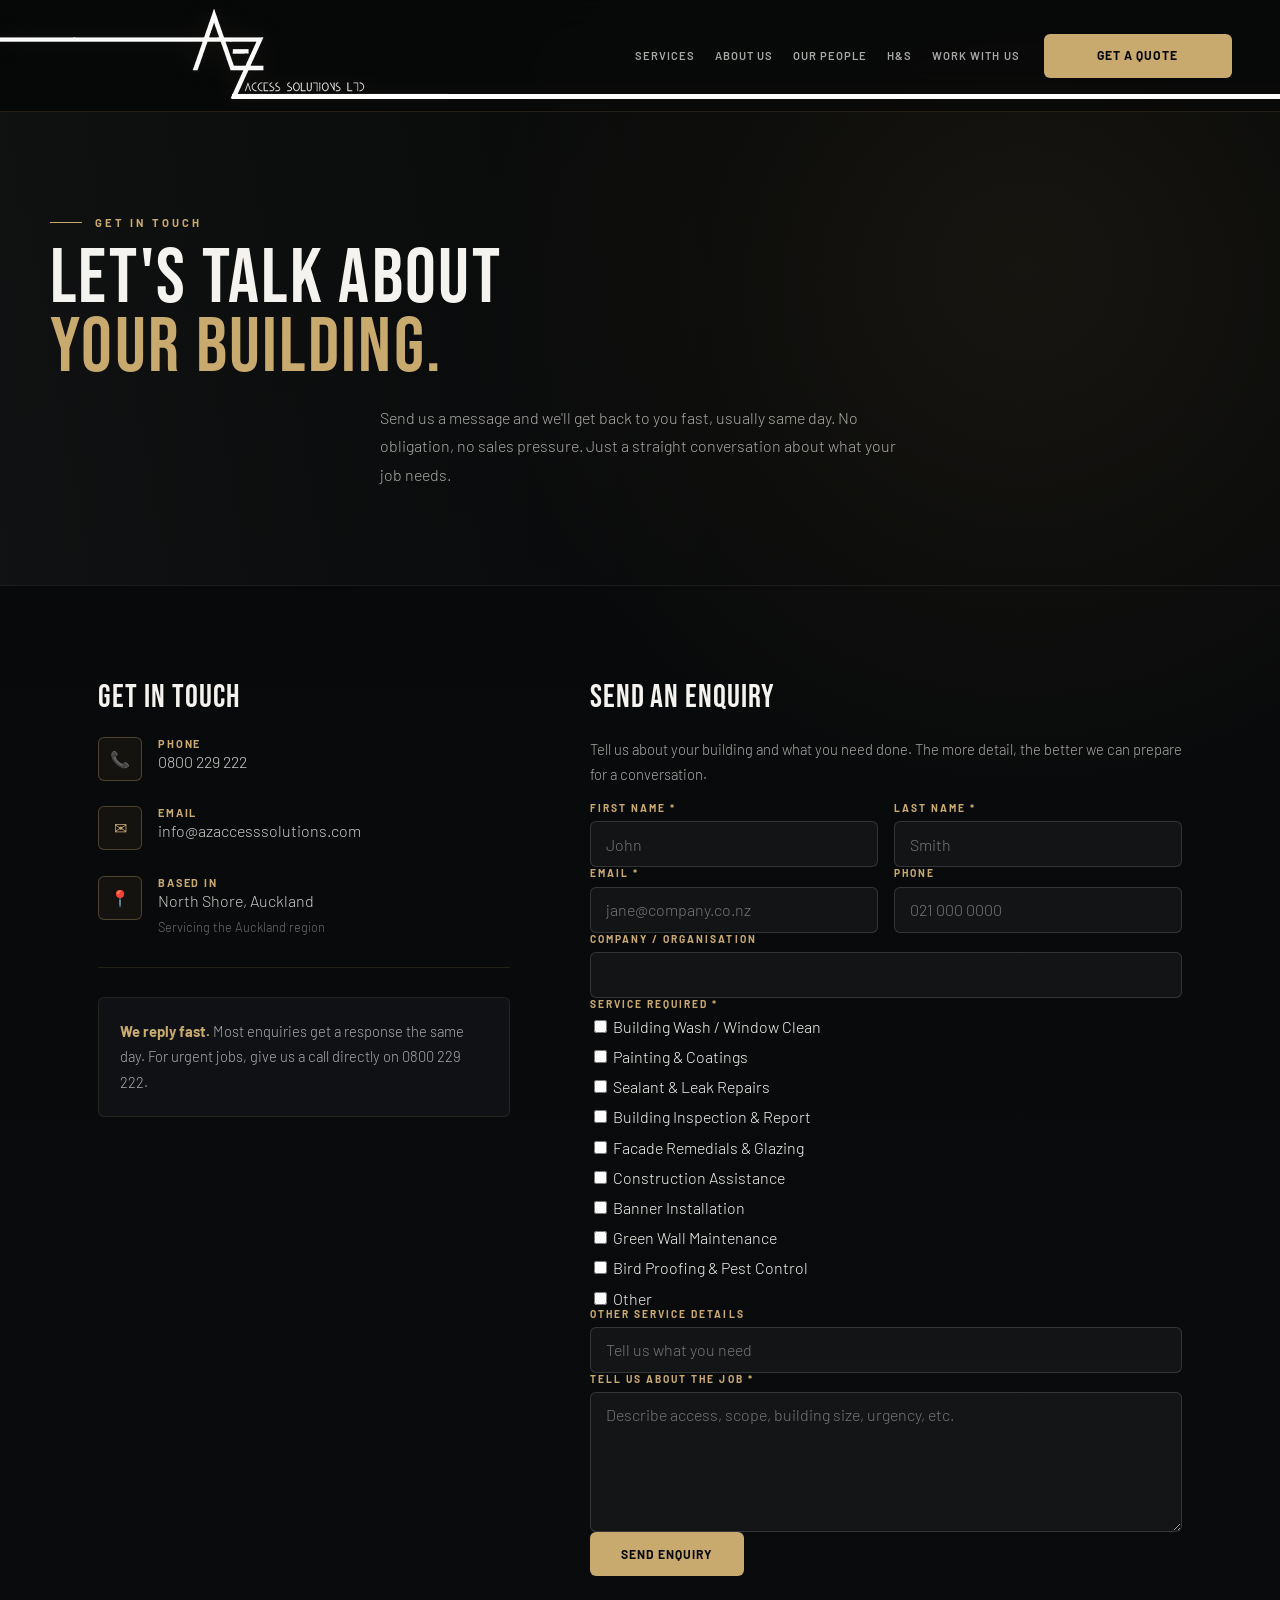
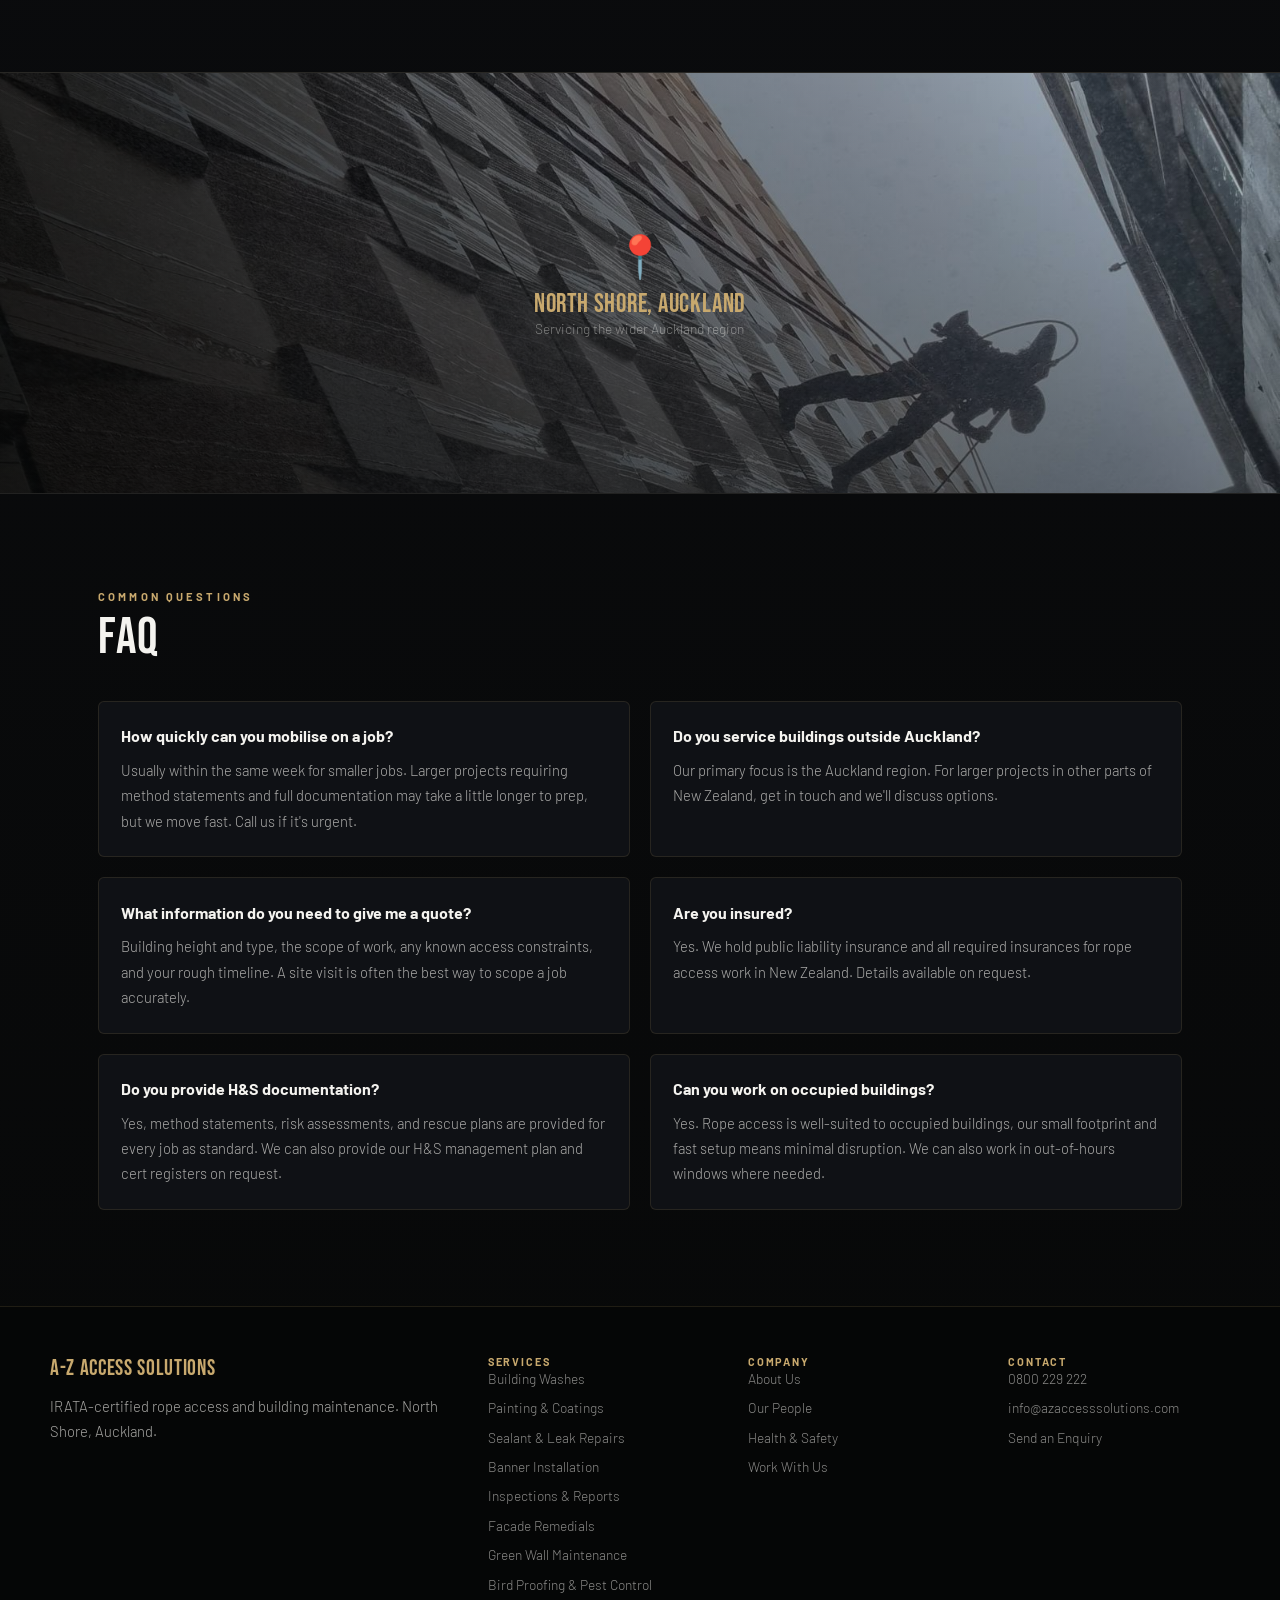
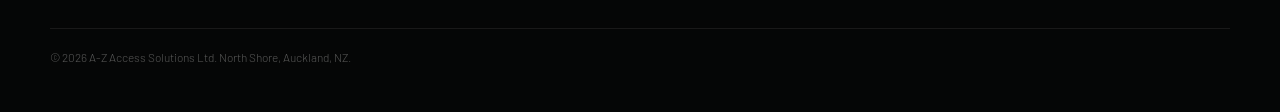
==== commit 8524adce: "Update contact.html" ====
--- a/contact.html
+++ b/contact.html
@@ -77,132 +77,93 @@
       </div>
     </div>
 
-    <!-- RIGHT: Enquiry form -->
-    <div>
-      <div class="form-section-title">Send an Enquiry</div>
-      <p class="form-section-sub">Tell us about your building and what you need done. The more detail, the better we can prepare for a conversation.</p>
-
-<form name="enquiry"
-      method="POST"
-      data-netlify="true"
-      netlify-honeypot="bot-field"
-     
-
-  <input type="hidden" name="form-name" value="enquiry" />
-  <input type="hidden" name="bot-field" />
-
-
-  <div class="form-row">
+   <!-- RIGHT: Enquiry form -->
+<div>
+  <div class="form-section-title">Send an Enquiry</div>
+  <p class="form-section-sub">
+    Tell us about your building and what you need done. The more detail, the better we can prepare for a conversation.
+  </p>
+
+  <form name="enquiry"
+        method="POST"
+        data-netlify="true"
+        netlify-honeypot="bot-field">
+
+    <input type="hidden" name="form-name" value="enquiry" />
+    <input type="hidden" name="bot-field" />
+
+    <div class="form-row">
+      <div class="form-group">
+        <label class="form-label">First Name *</label>
+        <input class="form-input" type="text" name="first_name" placeholder="John" required />
+      </div>
+
+      <div class="form-group">
+        <label class="form-label">Last Name *</label>
+        <input class="form-input" type="text" name="last_name" placeholder="Smith" required />
+      </div>
+    </div>
+
+    <div class="form-row">
+      <div class="form-group">
+        <label class="form-label">Email *</label>
+        <input class="form-input" type="email" name="email" placeholder="jane@company.co.nz" required />
+      </div>
+
+      <div class="form-group">
+        <label class="form-label">Phone</label>
+        <input class="form-input" type="tel" name="phone" placeholder="021 000 0000" />
+      </div>
+    </div>
+
     <div class="form-group">
-      <label class="form-label">First Name *</label>
-      <input class="form-input" type="text" name="first_name" placeholder="John" required />
+      <label class="form-label">Company / Organisation</label>
+      <input class="form-input" type="text" name="company" />
+    </div>
+
+    <!-- SERVICES -->
+    <div class="form-group service-check-group">
+      <div class="form-label">Service Required *</div>
+
+      <div class="service-checklist">
+
+        <label><input type="checkbox" name="services" value="Building Wash / Window Clean"> Building Wash / Window Clean</label><br>
+        <label><input type="checkbox" name="services" value="Painting & Coatings"> Painting & Coatings</label><br>
+        <label><input type="checkbox" name="services" value="Sealant & Leak Repairs"> Sealant & Leak Repairs</label><br>
+        <label><input type="checkbox" name="services" value="Building Inspection & Report"> Building Inspection & Report</label><br>
+        <label><input type="checkbox" name="services" value="Facade Remedials & Glazing"> Facade Remedials & Glazing</label><br>
+        <label><input type="checkbox" name="services" value="Construction Assistance"> Construction Assistance</label><br>
+        <label><input type="checkbox" name="services" value="Banner Installation"> Banner Installation</label><br>
+        <label><input type="checkbox" name="services" value="Green Wall Maintenance"> Green Wall Maintenance</label><br>
+        <label><input type="checkbox" name="services" value="Bird Proofing & Pest Control"> Bird Proofing & Pest Control</label><br>
+        <label><input type="checkbox" name="services" value="Other"> Other</label>
+
+      </div>
     </div>
 
     <div class="form-group">
-      <label class="form-label">Last Name *</label>
-      <input class="form-input" type="text" name="last_name" placeholder="Smith" required />
-    </div>
-  </div>
-
-  <div class="form-row">
+      <label class="form-label">Other Service Details</label>
+      <input class="form-input" type="text" name="other_service" placeholder="Tell us what you need" />
+    </div>
+
     <div class="form-group">
-      <label class="form-label">Email *</label>
-      <input class="form-input" type="email" name="email" placeholder="jane@company.co.nz" required />
-    </div>
-
-    <div class="form-group">
-      <label class="form-label">Phone</label>
-      <input class="form-input" type="tel" name="phone" placeholder="021 000 0000" />
-    </div>
-  </div>
-
-  <div class="form-group">
-    <label class="form-label">Company / Organisation</label>
-    <input class="form-input" type="text" name="company" />
-  </div>
-
-  <!-- SERVICES -->
-  <div class="form-group service-check-group">
-    <div class="form-label">Service Required *</div>
-
-    <div class="service-checklist" role="group" aria-label="Service Required">
-
-      <label class="check-option">
-        <input type="checkbox" name="services" value="Building Wash / Window Clean" />
-        <span>Building Wash / Window Clean</span>
-      </label>
-
-      <label class="check-option">
-        <input type="checkbox" name="services" value="Painting & Coatings" />
-        <span>Painting & Coatings</span>
-      </label>
-
-      <label class="check-option">
-        <input type="checkbox" name="services" value="Sealant & Leak Repairs" />
-        <span>Sealant & Leak Repairs</span>
-      </label>
-
-      <label class="check-option">
-        <input type="checkbox" name="services" value="Building Inspection & Report" />
-        <span>Building Inspection & Report</span>
-      </label>
-
-      <label class="check-option">
-        <input type="checkbox" name="services" value="Facade Remedials & Glazing" />
-        <span>Facade Remedials & Glazing</span>
-      </label>
-
-      <label class="check-option">
-        <input type="checkbox" name="services" value="Construction Assistance" />
-        <span>Construction Assistance</span>
-      </label>
-
-      <label class="check-option">
-        <input type="checkbox" name="services" value="Banner Installation" />
-        <span>Banner Installation</span>
-      </label>
-
-      <label class="check-option">
-        <input type="checkbox" name="services" value="Green Wall Maintenance" />
-        <span>Green Wall Maintenance</span>
-      </label>
-
-      <label class="check-option">
-        <input type="checkbox" name="services" value="Bird Proofing & Pest Control" />
-        <span>Bird Proofing & Pest Control</span>
-      </label>
-
-      <label class="check-option">
-        <input type="checkbox" name="services" value="Other" />
-        <span>Other</span>
-      </label>
-
-    </div>
-  </div>
-
-  <!-- OTHER DETAILS -->
-  <div class="form-group">
-    <label class="form-label">Other Service Details</label>
-    <input class="form-input" type="text" name="other_service" placeholder="Tell us what you need" />
-  </div>
-
-<!-- JOB DESCRIPTION -->
-<div class="form-group">
-  <label class="form-label">Tell us about the job *</label>
-  <textarea class="form-textarea"
-            name="job_description"
-            placeholder="Describe access, scope, building size, urgency, etc."
-            required></textarea>
+      <label class="form-label">Tell us about the job *</label>
+      <textarea class="form-textarea"
+                name="job_description"
+                placeholder="Describe access, scope, building size, urgency, etc."
+                required></textarea>
+    </div>
+
+    <div class="form-submit-row">
+      <button class="btn-primary" type="submit">Send Enquiry</button>
+
+      <div id="form-success" style="display:none; margin-top:10px; color:green;">
+        ✔ Thanks — your enquiry has been sent. We’ll be in touch soon.
+      </div>
+    </div>
+
+  </form>
 </div>
-
-<div class="form-submit-row">
-  <button class="btn-primary" type="submit">Send Enquiry</button>
-
-  <div id="form-success" style="display:none; margin-top:10px; color:green;">
-    ✔ Thanks — your enquiry has been sent. We’ll be in touch soon.
-  </div>
-</div>
-
 </form>
     </div>
   </section>
@@ -290,27 +251,18 @@
   </footer>
     <script src="assets/site.js"></script>
 
-  <script>
+<script>
 document.addEventListener("DOMContentLoaded", function () {
   const form = document.querySelector('form[name="enquiry"]');
+  const msg = document.getElementById("form-success");
 
   if (!form) return;
 
-  form.addEventListener("submit", function (event) {
-    event.preventDefault();
-
-    fetch("/", {
-      method: "POST",
-      body: new FormData(form)
-    })
-    .then(() => {
-      const msg = document.getElementById("form-success");
+  form.addEventListener("submit", function () {
+    setTimeout(() => {
       if (msg) msg.style.display = "block";
       form.reset();
-    })
-    .catch(() => {
-      alert("Something went wrong. Please try again.");
-    });
+    }, 300);
   });
 });
 </script>
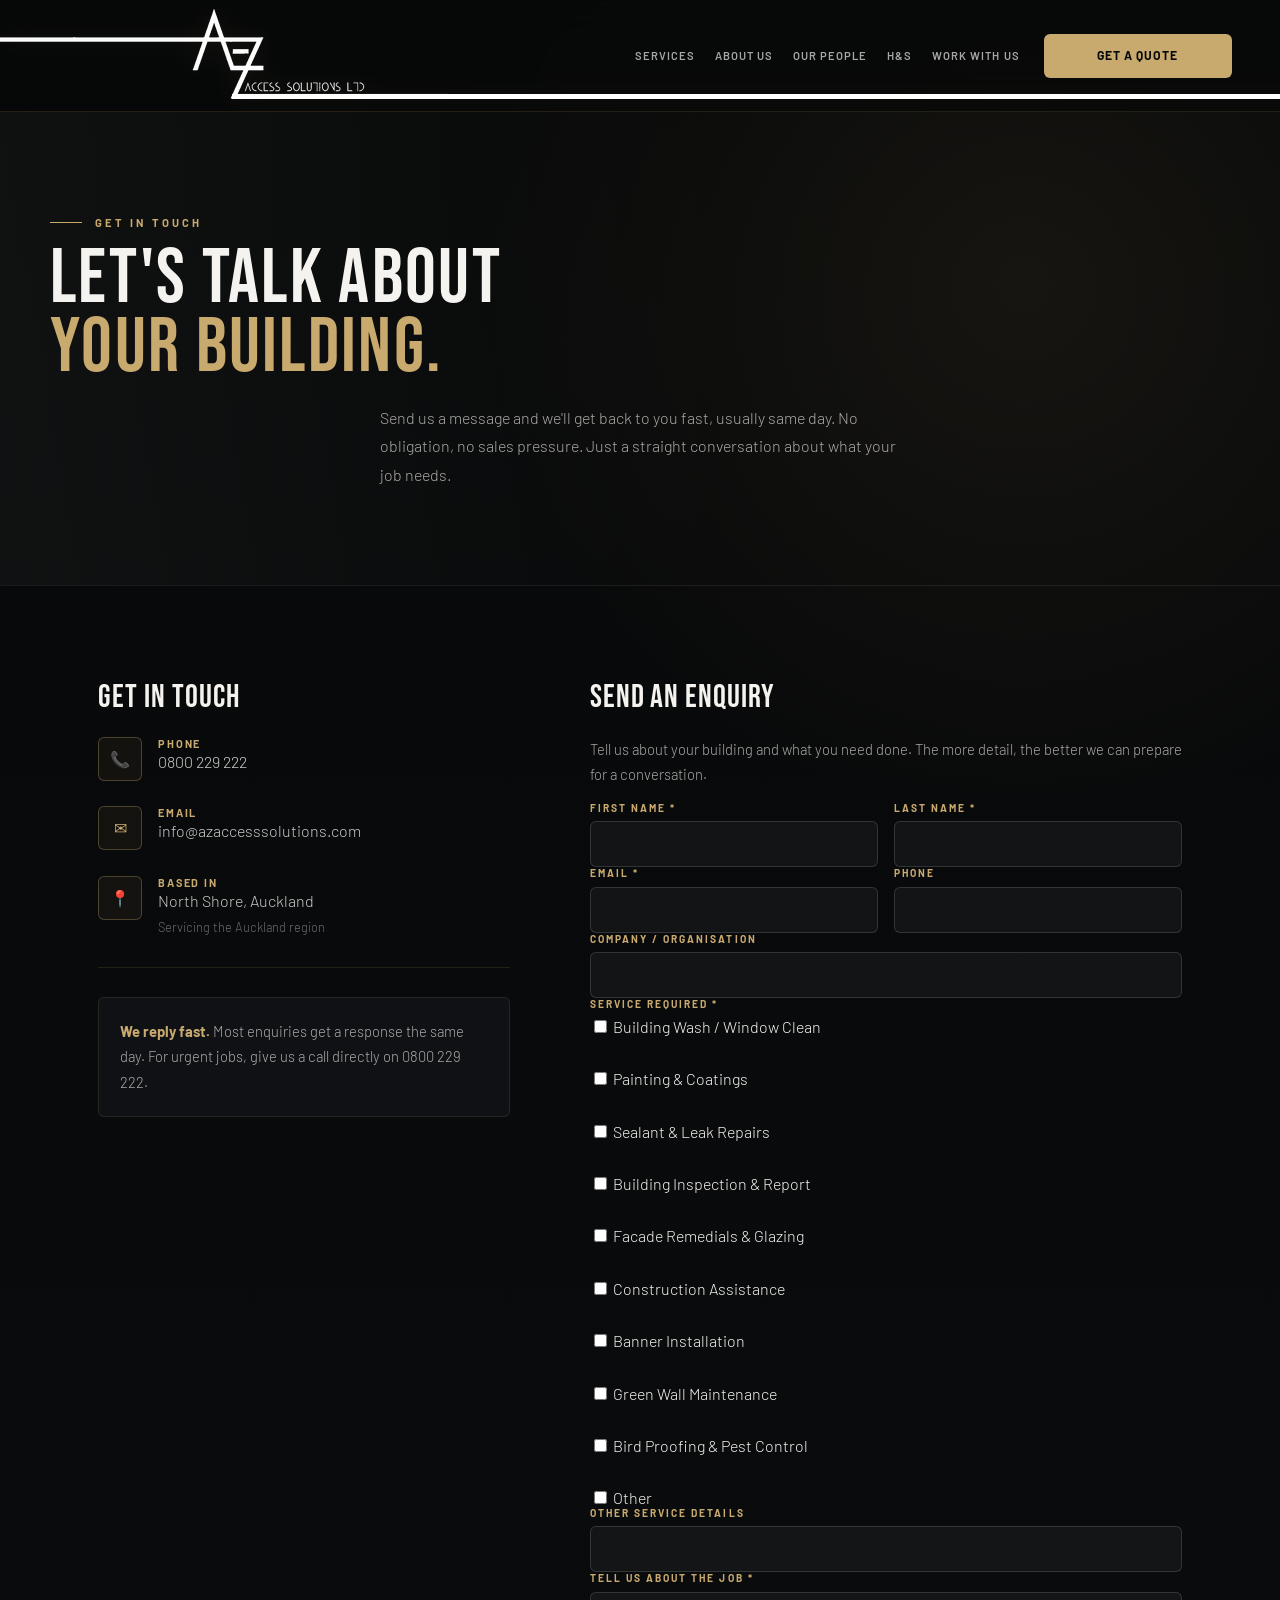
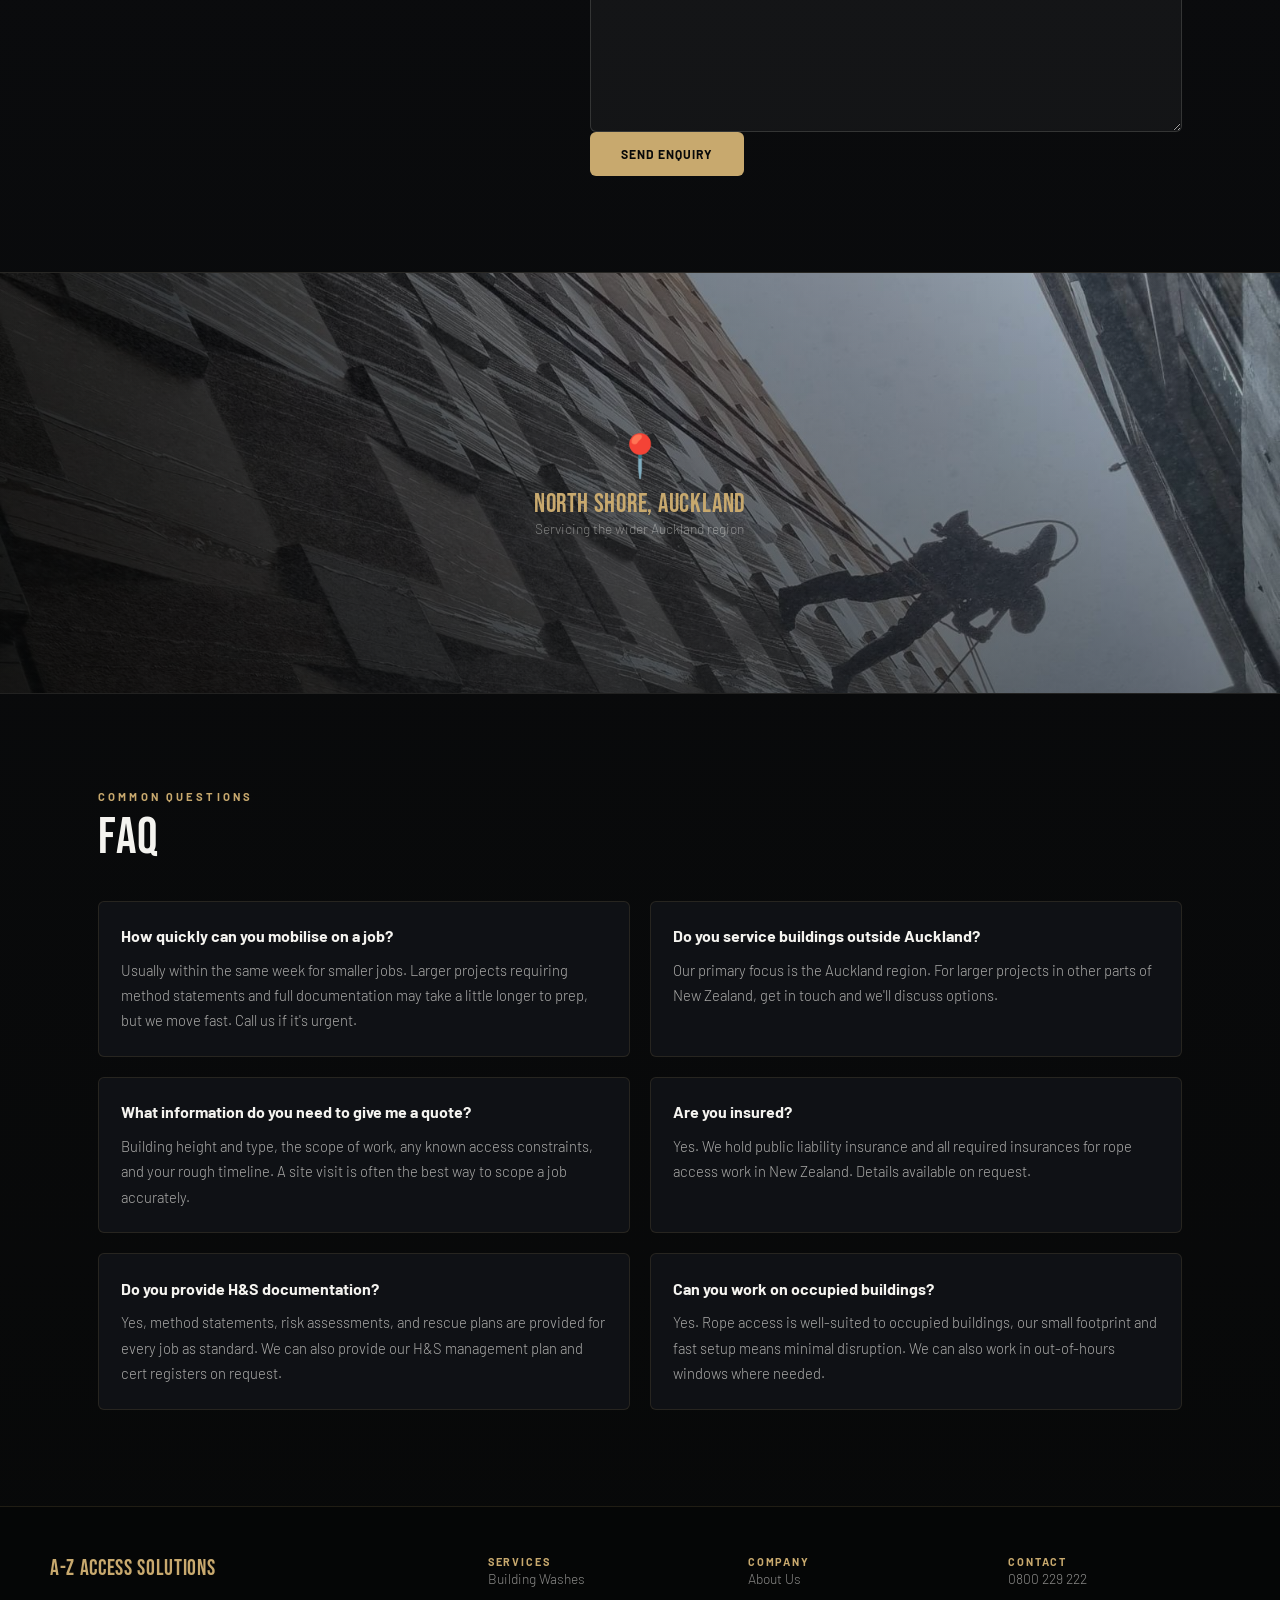
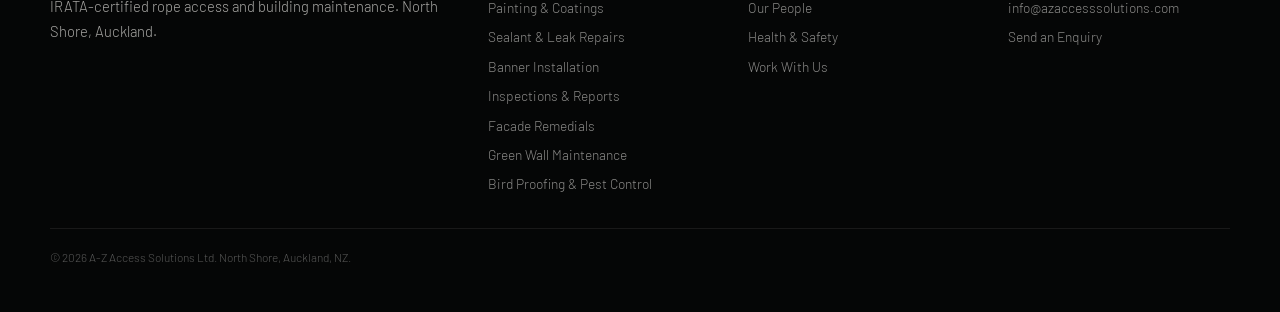
==== commit aca218d2: "Update contact.html" ====
--- a/contact.html
+++ b/contact.html
@@ -84,6 +84,19 @@
     Tell us about your building and what you need done. The more detail, the better we can prepare for a conversation.
   </p>
 
+  <!-- IMPORTANT: hidden static form for Netlify detection -->
+  <form name="enquiry" netlify netlify-honeypot="bot-field" hidden>
+    <input type="text" name="first_name" />
+    <input type="text" name="last_name" />
+    <input type="email" name="email" />
+    <input type="text" name="phone" />
+    <input type="text" name="company" />
+    <input type="text" name="services" />
+    <input type="text" name="other_service" />
+    <textarea name="job_description"></textarea>
+  </form>
+
+  <!-- REAL VISIBLE FORM -->
   <form name="enquiry"
         method="POST"
         data-netlify="true"
@@ -95,24 +108,24 @@
     <div class="form-row">
       <div class="form-group">
         <label class="form-label">First Name *</label>
-        <input class="form-input" type="text" name="first_name" placeholder="John" required />
+        <input class="form-input" type="text" name="first_name" required />
       </div>
 
       <div class="form-group">
         <label class="form-label">Last Name *</label>
-        <input class="form-input" type="text" name="last_name" placeholder="Smith" required />
+        <input class="form-input" type="text" name="last_name" required />
       </div>
     </div>
 
     <div class="form-row">
       <div class="form-group">
         <label class="form-label">Email *</label>
-        <input class="form-input" type="email" name="email" placeholder="jane@company.co.nz" required />
+        <input class="form-input" type="email" name="email" required />
       </div>
 
       <div class="form-group">
         <label class="form-label">Phone</label>
-        <input class="form-input" type="tel" name="phone" placeholder="021 000 0000" />
+        <input class="form-input" type="tel" name="phone" />
       </div>
     </div>
 
@@ -121,51 +134,42 @@
       <input class="form-input" type="text" name="company" />
     </div>
 
-    <!-- SERVICES -->
-    <div class="form-group service-check-group">
+    <div class="form-group">
       <div class="form-label">Service Required *</div>
 
-      <div class="service-checklist">
-
-        <label><input type="checkbox" name="services" value="Building Wash / Window Clean"> Building Wash / Window Clean</label><br>
-        <label><input type="checkbox" name="services" value="Painting & Coatings"> Painting & Coatings</label><br>
-        <label><input type="checkbox" name="services" value="Sealant & Leak Repairs"> Sealant & Leak Repairs</label><br>
-        <label><input type="checkbox" name="services" value="Building Inspection & Report"> Building Inspection & Report</label><br>
-        <label><input type="checkbox" name="services" value="Facade Remedials & Glazing"> Facade Remedials & Glazing</label><br>
-        <label><input type="checkbox" name="services" value="Construction Assistance"> Construction Assistance</label><br>
-        <label><input type="checkbox" name="services" value="Banner Installation"> Banner Installation</label><br>
-        <label><input type="checkbox" name="services" value="Green Wall Maintenance"> Green Wall Maintenance</label><br>
-        <label><input type="checkbox" name="services" value="Bird Proofing & Pest Control"> Bird Proofing & Pest Control</label><br>
-        <label><input type="checkbox" name="services" value="Other"> Other</label>
-
-      </div>
+      <label><input type="checkbox" name="services" value="Building Wash / Window Clean"> Building Wash / Window Clean</label><br>
+      <label><input type="checkbox" name="services" value="Painting & Coatings"> Painting & Coatings</label><br>
+      <label><input type="checkbox" name="services" value="Sealant & Leak Repairs"> Sealant & Leak Repairs</label><br>
+      <label><input type="checkbox" name="services" value="Building Inspection & Report"> Building Inspection & Report</label><br>
+      <label><input type="checkbox" name="services" value="Facade Remedials & Glazing"> Facade Remedials & Glazing</label><br>
+      <label><input type="checkbox" name="services" value="Construction Assistance"> Construction Assistance</label><br>
+      <label><input type="checkbox" name="services" value="Banner Installation"> Banner Installation</label><br>
+      <label><input type="checkbox" name="services" value="Green Wall Maintenance"> Green Wall Maintenance</label><br>
+      <label><input type="checkbox" name="services" value="Bird Proofing & Pest Control"> Bird Proofing & Pest Control</label><br>
+      <label><input type="checkbox" name="services" value="Other"> Other</label>
     </div>
 
     <div class="form-group">
       <label class="form-label">Other Service Details</label>
-      <input class="form-input" type="text" name="other_service" placeholder="Tell us what you need" />
+      <input class="form-input" type="text" name="other_service" />
     </div>
 
     <div class="form-group">
       <label class="form-label">Tell us about the job *</label>
-      <textarea class="form-textarea"
-                name="job_description"
-                placeholder="Describe access, scope, building size, urgency, etc."
-                required></textarea>
+      <textarea class="form-textarea" name="job_description" required></textarea>
     </div>
 
     <div class="form-submit-row">
       <button class="btn-primary" type="submit">Send Enquiry</button>
 
       <div id="form-success" style="display:none; margin-top:10px; color:green;">
-        ✔ Thanks — your enquiry has been sent. We’ll be in touch soon.
-      </div>
-    </div>
-
-  </form>
+        ✔ Thanks — your enquiry has been sent.
+      </div>
+      
+    </div>
+ </form>
+  
 </div>
-</form>
-    </div>
   </section>
     
 
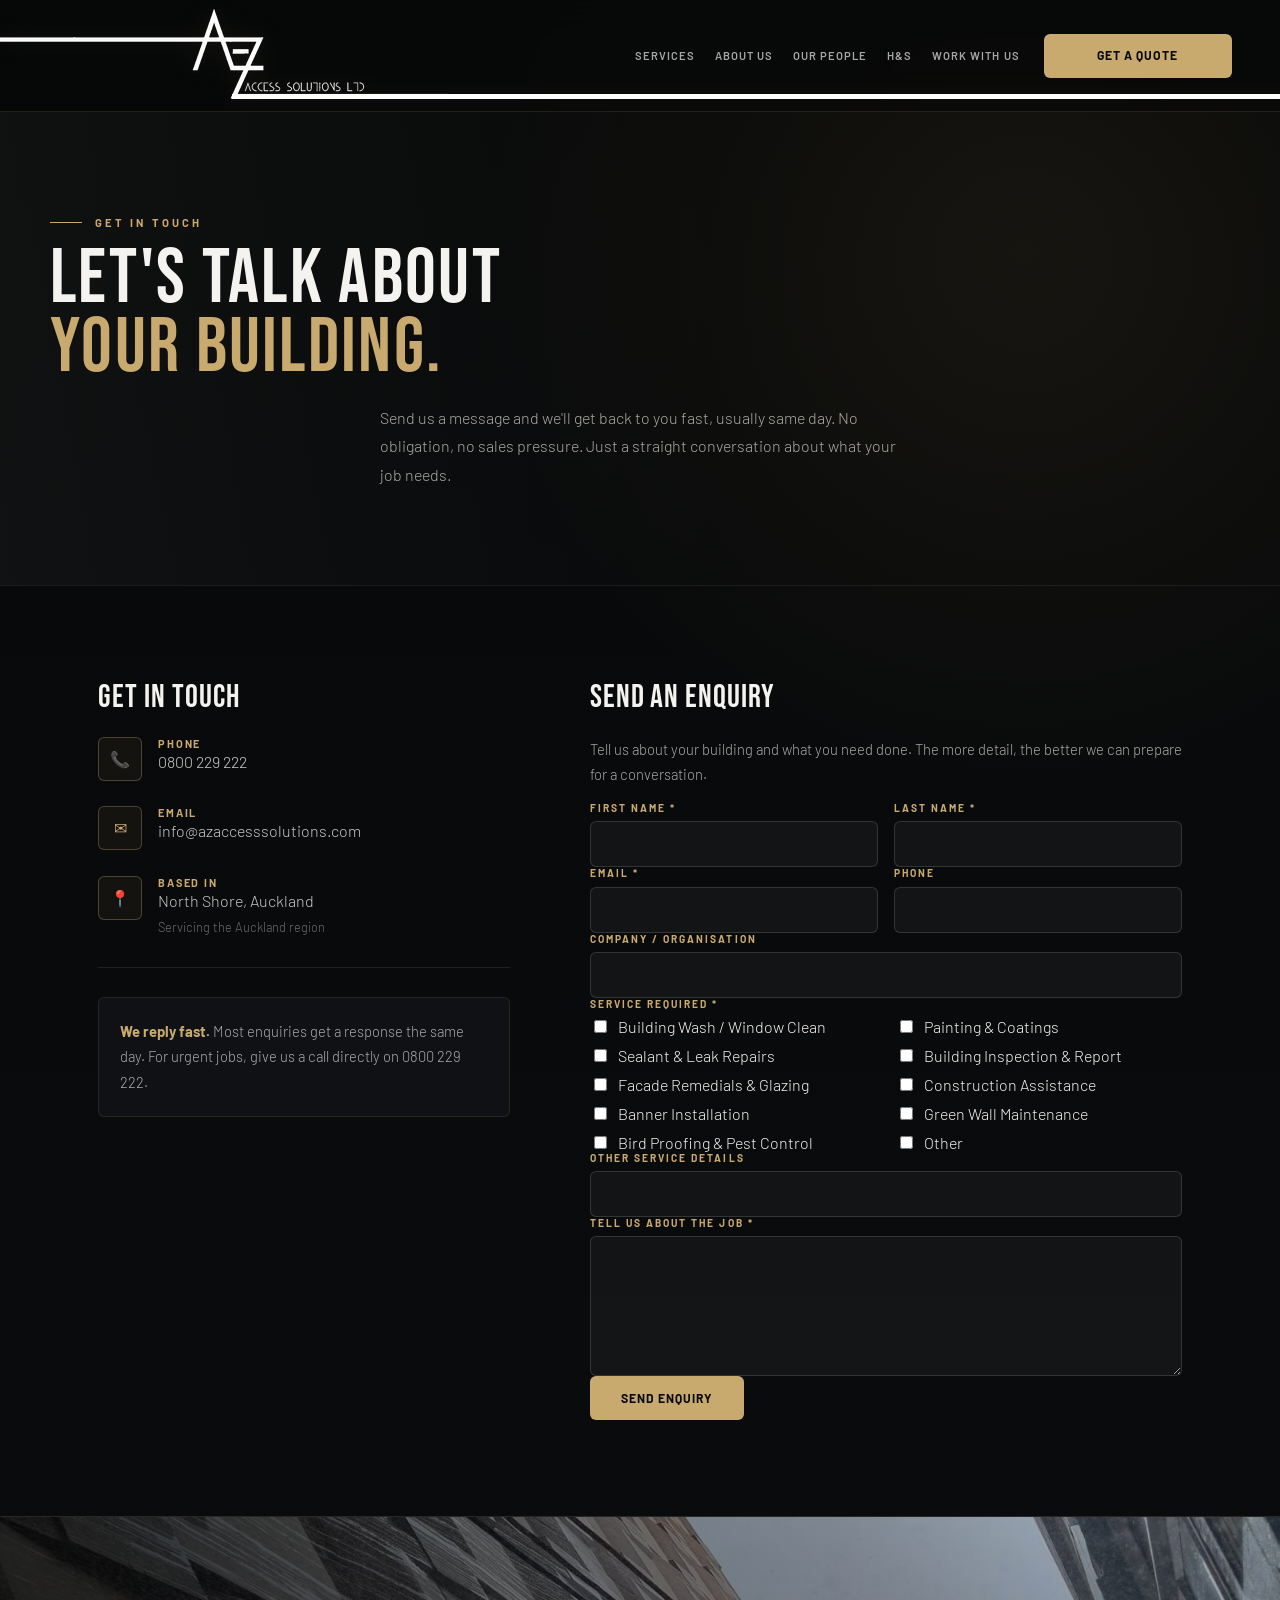
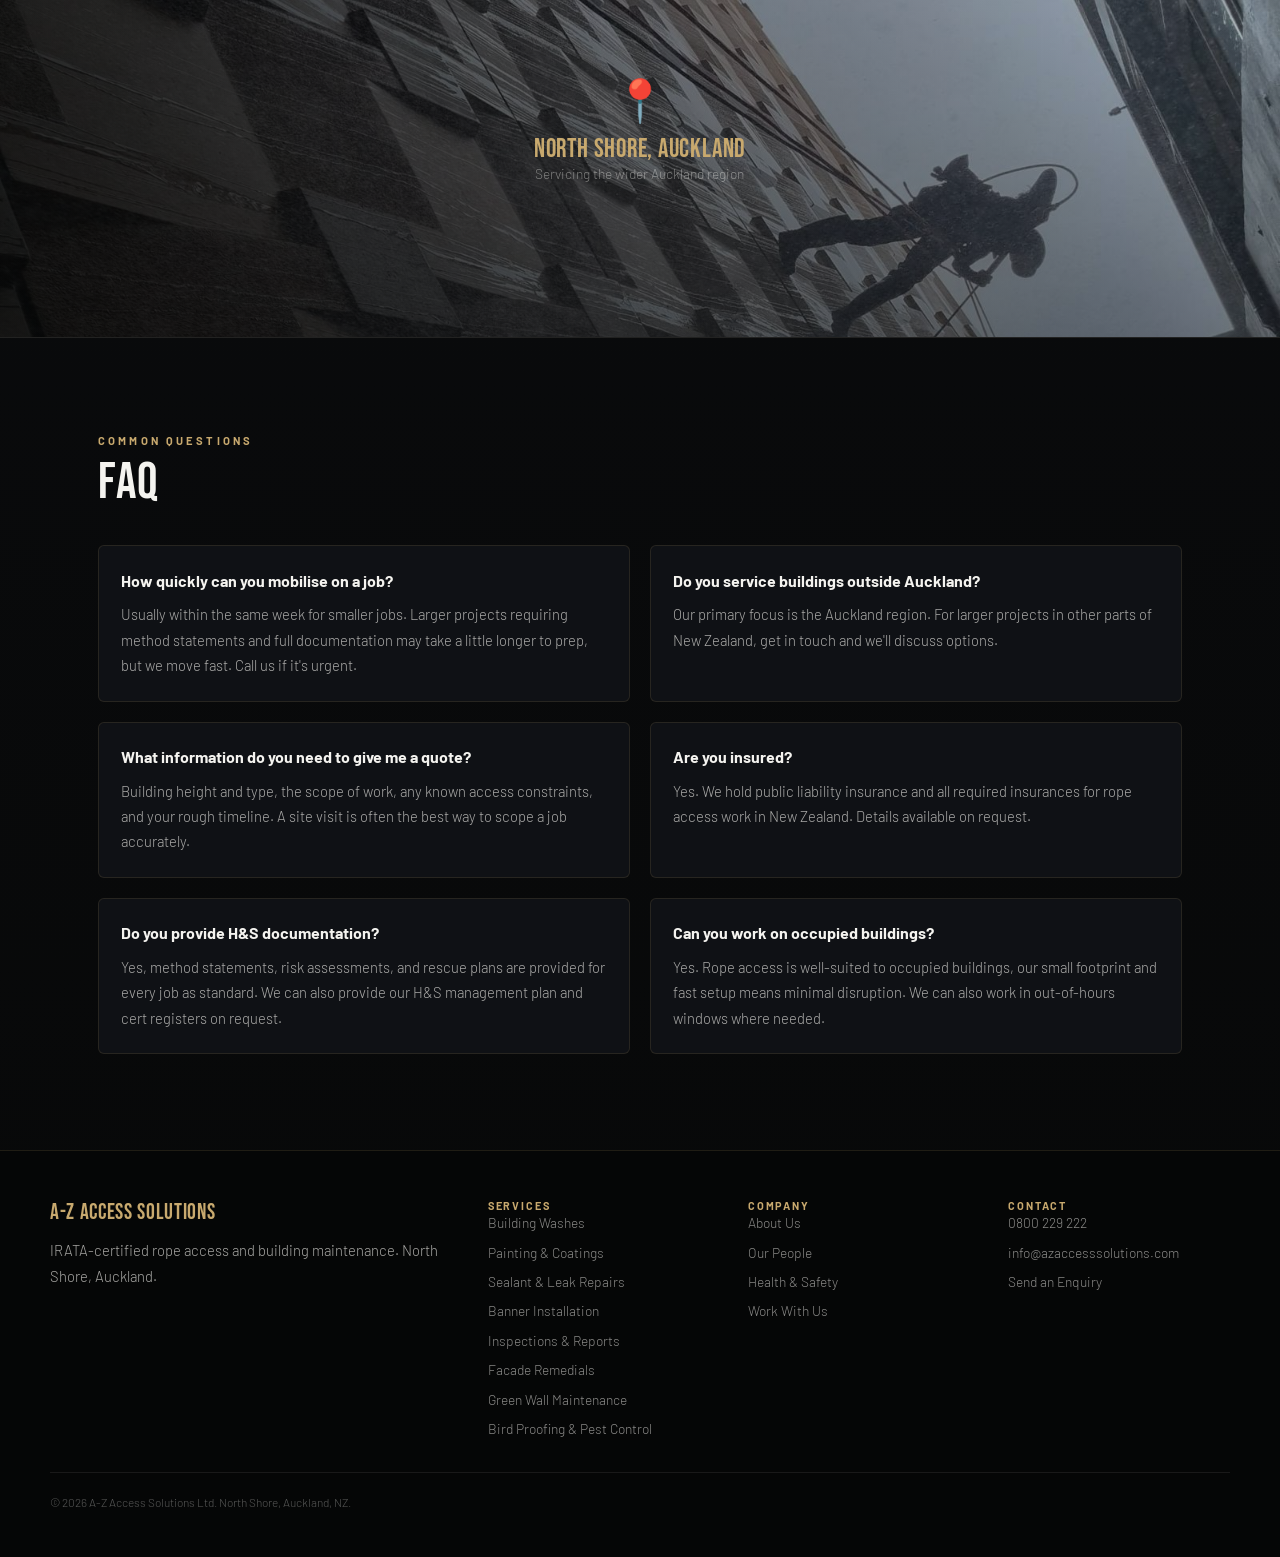
==== commit 7845f89f: "Update contact.html" ====
--- a/contact.html
+++ b/contact.html
@@ -97,6 +97,19 @@
   </form>
 
   <!-- REAL VISIBLE FORM -->
+  <style>
+.service-checklist {
+  display: grid;
+  grid-template-columns: repeat(2, 1fr);
+  gap: 10px 20px;
+}
+
+.service-checklist label {
+  display: flex;
+  gap: 8px;
+  align-items: center;
+}
+</style>
   <form name="enquiry"
         method="POST"
         data-netlify="true"
@@ -134,20 +147,23 @@
       <input class="form-input" type="text" name="company" />
     </div>
 
-    <div class="form-group">
-      <div class="form-label">Service Required *</div>
-
-      <label><input type="checkbox" name="services" value="Building Wash / Window Clean"> Building Wash / Window Clean</label><br>
-      <label><input type="checkbox" name="services" value="Painting & Coatings"> Painting & Coatings</label><br>
-      <label><input type="checkbox" name="services" value="Sealant & Leak Repairs"> Sealant & Leak Repairs</label><br>
-      <label><input type="checkbox" name="services" value="Building Inspection & Report"> Building Inspection & Report</label><br>
-      <label><input type="checkbox" name="services" value="Facade Remedials & Glazing"> Facade Remedials & Glazing</label><br>
-      <label><input type="checkbox" name="services" value="Construction Assistance"> Construction Assistance</label><br>
-      <label><input type="checkbox" name="services" value="Banner Installation"> Banner Installation</label><br>
-      <label><input type="checkbox" name="services" value="Green Wall Maintenance"> Green Wall Maintenance</label><br>
-      <label><input type="checkbox" name="services" value="Bird Proofing & Pest Control"> Bird Proofing & Pest Control</label><br>
-      <label><input type="checkbox" name="services" value="Other"> Other</label>
-    </div>
+<div class="form-group service-check-group">
+  <div class="form-label">Service Required *</div>
+
+  <div class="service-checklist">
+
+<label><input type="checkbox" name="services" value="Building Wash / Window Clean"> Building Wash / Window Clean</label>
+<label><input type="checkbox" name="services" value="Painting & Coatings"> Painting & Coatings</label>
+<label><input type="checkbox" name="services" value="Sealant & Leak Repairs"> Sealant & Leak Repairs</label>
+<label><input type="checkbox" name="services" value="Building Inspection & Report"> Building Inspection & Report</label>
+<label><input type="checkbox" name="services" value="Facade Remedials & Glazing"> Facade Remedials & Glazing</label>
+<label><input type="checkbox" name="services" value="Construction Assistance"> Construction Assistance</label>
+<label><input type="checkbox" name="services" value="Banner Installation"> Banner Installation</label>
+<label><input type="checkbox" name="services" value="Green Wall Maintenance"> Green Wall Maintenance</label>
+<label><input type="checkbox" name="services" value="Bird Proofing & Pest Control"> Bird Proofing & Pest Control</label>
+<label><input type="checkbox" name="services" value="Other"> Other</label>
+      </div>
+</div>
 
     <div class="form-group">
       <label class="form-label">Other Service Details</label>
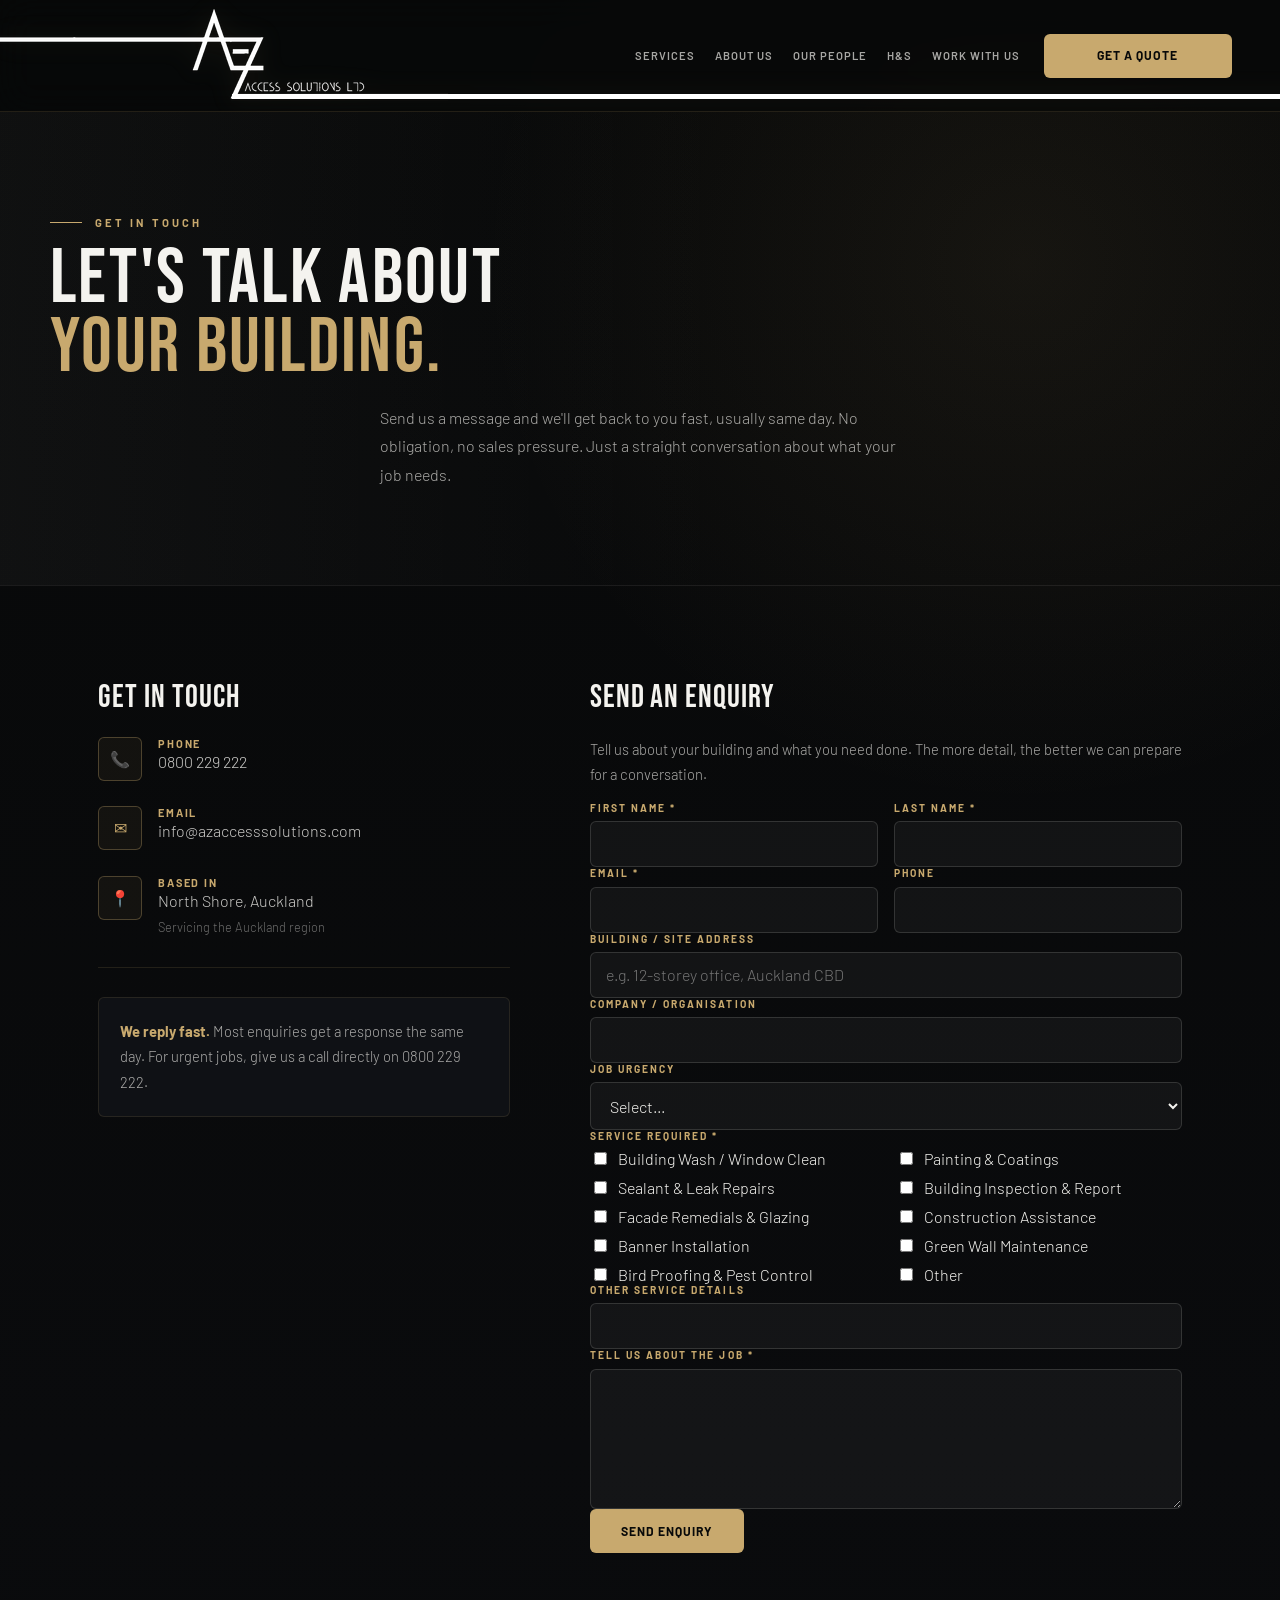
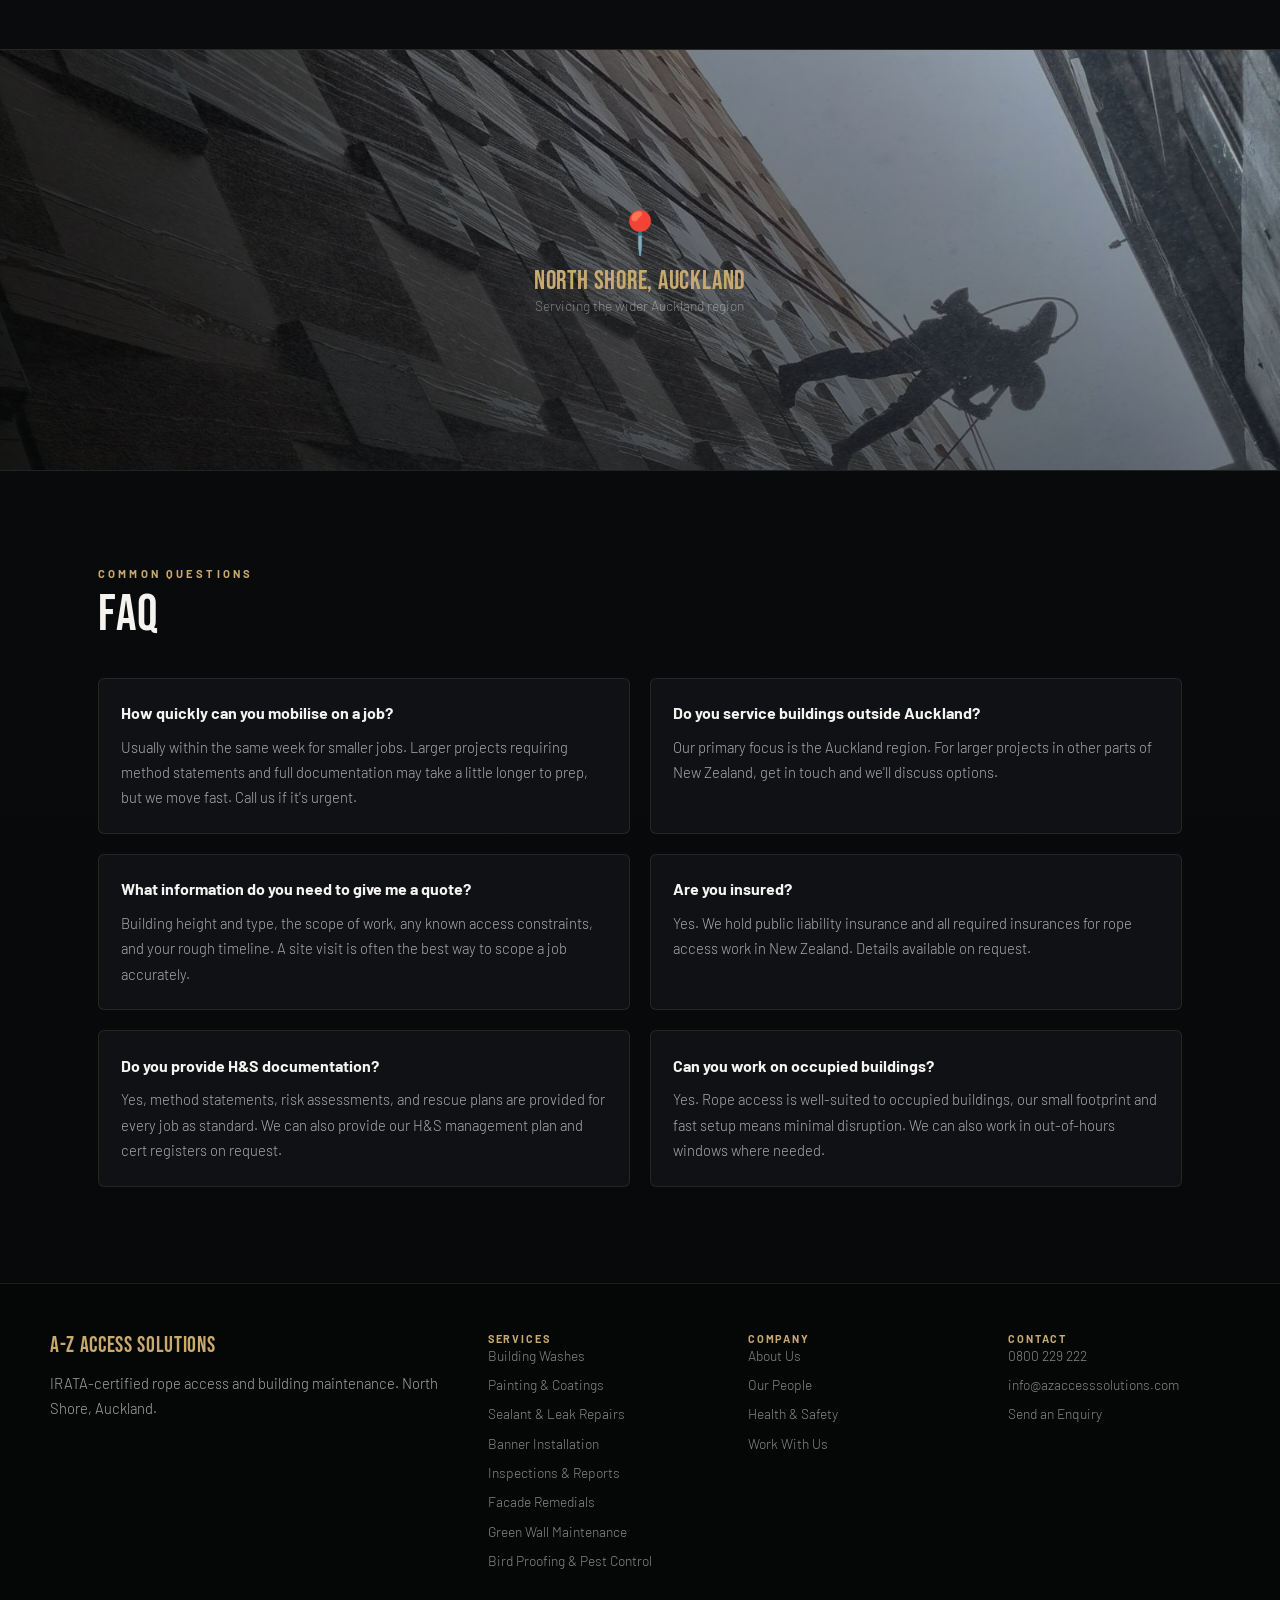
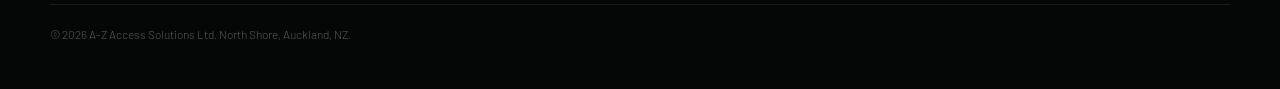
==== commit 00c490f3: "Update contact.html" ====
--- a/contact.html
+++ b/contact.html
@@ -77,39 +77,27 @@
       </div>
     </div>
 
-   <!-- RIGHT: Enquiry form -->
+  <!-- RIGHT: Enquiry form -->
 <div>
   <div class="form-section-title">Send an Enquiry</div>
   <p class="form-section-sub">
     Tell us about your building and what you need done. The more detail, the better we can prepare for a conversation.
   </p>
 
-  <!-- IMPORTANT: hidden static form for Netlify detection -->
-  <form name="enquiry" netlify netlify-honeypot="bot-field" hidden>
-    <input type="text" name="first_name" />
-    <input type="text" name="last_name" />
-    <input type="email" name="email" />
-    <input type="text" name="phone" />
-    <input type="text" name="company" />
-    <input type="text" name="services" />
-    <input type="text" name="other_service" />
-    <textarea name="job_description"></textarea>
-  </form>
-
-  <!-- REAL VISIBLE FORM -->
   <style>
-.service-checklist {
-  display: grid;
-  grid-template-columns: repeat(2, 1fr);
-  gap: 10px 20px;
-}
-
-.service-checklist label {
-  display: flex;
-  gap: 8px;
-  align-items: center;
-}
-</style>
+    .service-checklist {
+      display: grid;
+      grid-template-columns: repeat(2, 1fr);
+      gap: 10px 20px;
+    }
+
+    .service-checklist label {
+      display: flex;
+      gap: 8px;
+      align-items: center;
+    }
+  </style>
+
   <form name="enquiry"
         method="POST"
         data-netlify="true"
@@ -142,28 +130,46 @@
       </div>
     </div>
 
+    <!-- NEW: HIGH VALUE LEAD FIELD -->
+    <div class="form-group">
+      <label class="form-label">Building / Site Address</label>
+      <input class="form-input" type="text" name="site_address" placeholder="e.g. 12-storey office, Auckland CBD" />
+    </div>
+
     <div class="form-group">
       <label class="form-label">Company / Organisation</label>
       <input class="form-input" type="text" name="company" />
     </div>
 
-<div class="form-group service-check-group">
-  <div class="form-label">Service Required *</div>
-
-  <div class="service-checklist">
-
-<label><input type="checkbox" name="services" value="Building Wash / Window Clean"> Building Wash / Window Clean</label>
-<label><input type="checkbox" name="services" value="Painting & Coatings"> Painting & Coatings</label>
-<label><input type="checkbox" name="services" value="Sealant & Leak Repairs"> Sealant & Leak Repairs</label>
-<label><input type="checkbox" name="services" value="Building Inspection & Report"> Building Inspection & Report</label>
-<label><input type="checkbox" name="services" value="Facade Remedials & Glazing"> Facade Remedials & Glazing</label>
-<label><input type="checkbox" name="services" value="Construction Assistance"> Construction Assistance</label>
-<label><input type="checkbox" name="services" value="Banner Installation"> Banner Installation</label>
-<label><input type="checkbox" name="services" value="Green Wall Maintenance"> Green Wall Maintenance</label>
-<label><input type="checkbox" name="services" value="Bird Proofing & Pest Control"> Bird Proofing & Pest Control</label>
-<label><input type="checkbox" name="services" value="Other"> Other</label>
-      </div>
-</div>
+    <!-- NEW: URGENCY (LEAD QUALITY BOOSTER) -->
+    <div class="form-group">
+      <label class="form-label">Job Urgency</label>
+      <select class="form-input" name="urgency">
+        <option value="">Select...</option>
+        <option value="urgent">Urgent (ASAP)</option>
+        <option value="this_week">This week</option>
+        <option value="this_month">This month</option>
+        <option value="planning">Just planning / quoting</option>
+      </select>
+    </div>
+
+    <!-- SERVICES -->
+    <div class="form-group">
+      <div class="form-label">Service Required *</div>
+
+      <div class="service-checklist">
+        <label><input type="checkbox" name="services" value="Building Wash / Window Clean"> Building Wash / Window Clean</label>
+        <label><input type="checkbox" name="services" value="Painting & Coatings"> Painting & Coatings</label>
+        <label><input type="checkbox" name="services" value="Sealant & Leak Repairs"> Sealant & Leak Repairs</label>
+        <label><input type="checkbox" name="services" value="Building Inspection & Report"> Building Inspection & Report</label>
+        <label><input type="checkbox" name="services" value="Facade Remedials & Glazing"> Facade Remedials & Glazing</label>
+        <label><input type="checkbox" name="services" value="Construction Assistance"> Construction Assistance</label>
+        <label><input type="checkbox" name="services" value="Banner Installation"> Banner Installation</label>
+        <label><input type="checkbox" name="services" value="Green Wall Maintenance"> Green Wall Maintenance</label>
+        <label><input type="checkbox" name="services" value="Bird Proofing & Pest Control"> Bird Proofing & Pest Control</label>
+        <label><input type="checkbox" name="services" value="Other"> Other</label>
+      </div>
+    </div>
 
     <div class="form-group">
       <label class="form-label">Other Service Details</label>
@@ -181,10 +187,9 @@
       <div id="form-success" style="display:none; margin-top:10px; color:green;">
         ✔ Thanks — your enquiry has been sent.
       </div>
-      
-    </div>
- </form>
-  
+    </div>
+
+  </form>
 </div>
   </section>
     
@@ -269,22 +274,23 @@
     </div>
     <div class="footer-bottom"><div class="footer-copy">&copy; 2026 A-Z Access Solutions Ltd. North Shore, Auckland, NZ.</div></div>
   </footer>
-    <script src="assets/site.js"></script>
-
-<script>
-document.addEventListener("DOMContentLoaded", function () {
-  const form = document.querySelector('form[name="enquiry"]');
-  const msg = document.getElementById("form-success");
-
-  if (!form) return;
-
-  form.addEventListener("submit", function () {
-    setTimeout(() => {
-      if (msg) msg.style.display = "block";
-      form.reset();
-    }, 300);
-  });
-});
-</script>
+      <script src="assets/site.js"></script>
+
+  <script>
+    document.addEventListener("DOMContentLoaded", function () {
+      const form = document.querySelector('form[name="enquiry"]');
+      const msg = document.getElementById("form-success");
+
+      if (!form) return;
+
+      form.addEventListener("submit", function () {
+        setTimeout(() => {
+          if (msg) msg.style.display = "block";
+          form.reset();
+        }, 300);
+      });
+    });
+  </script>
+
 </body>
 </html>
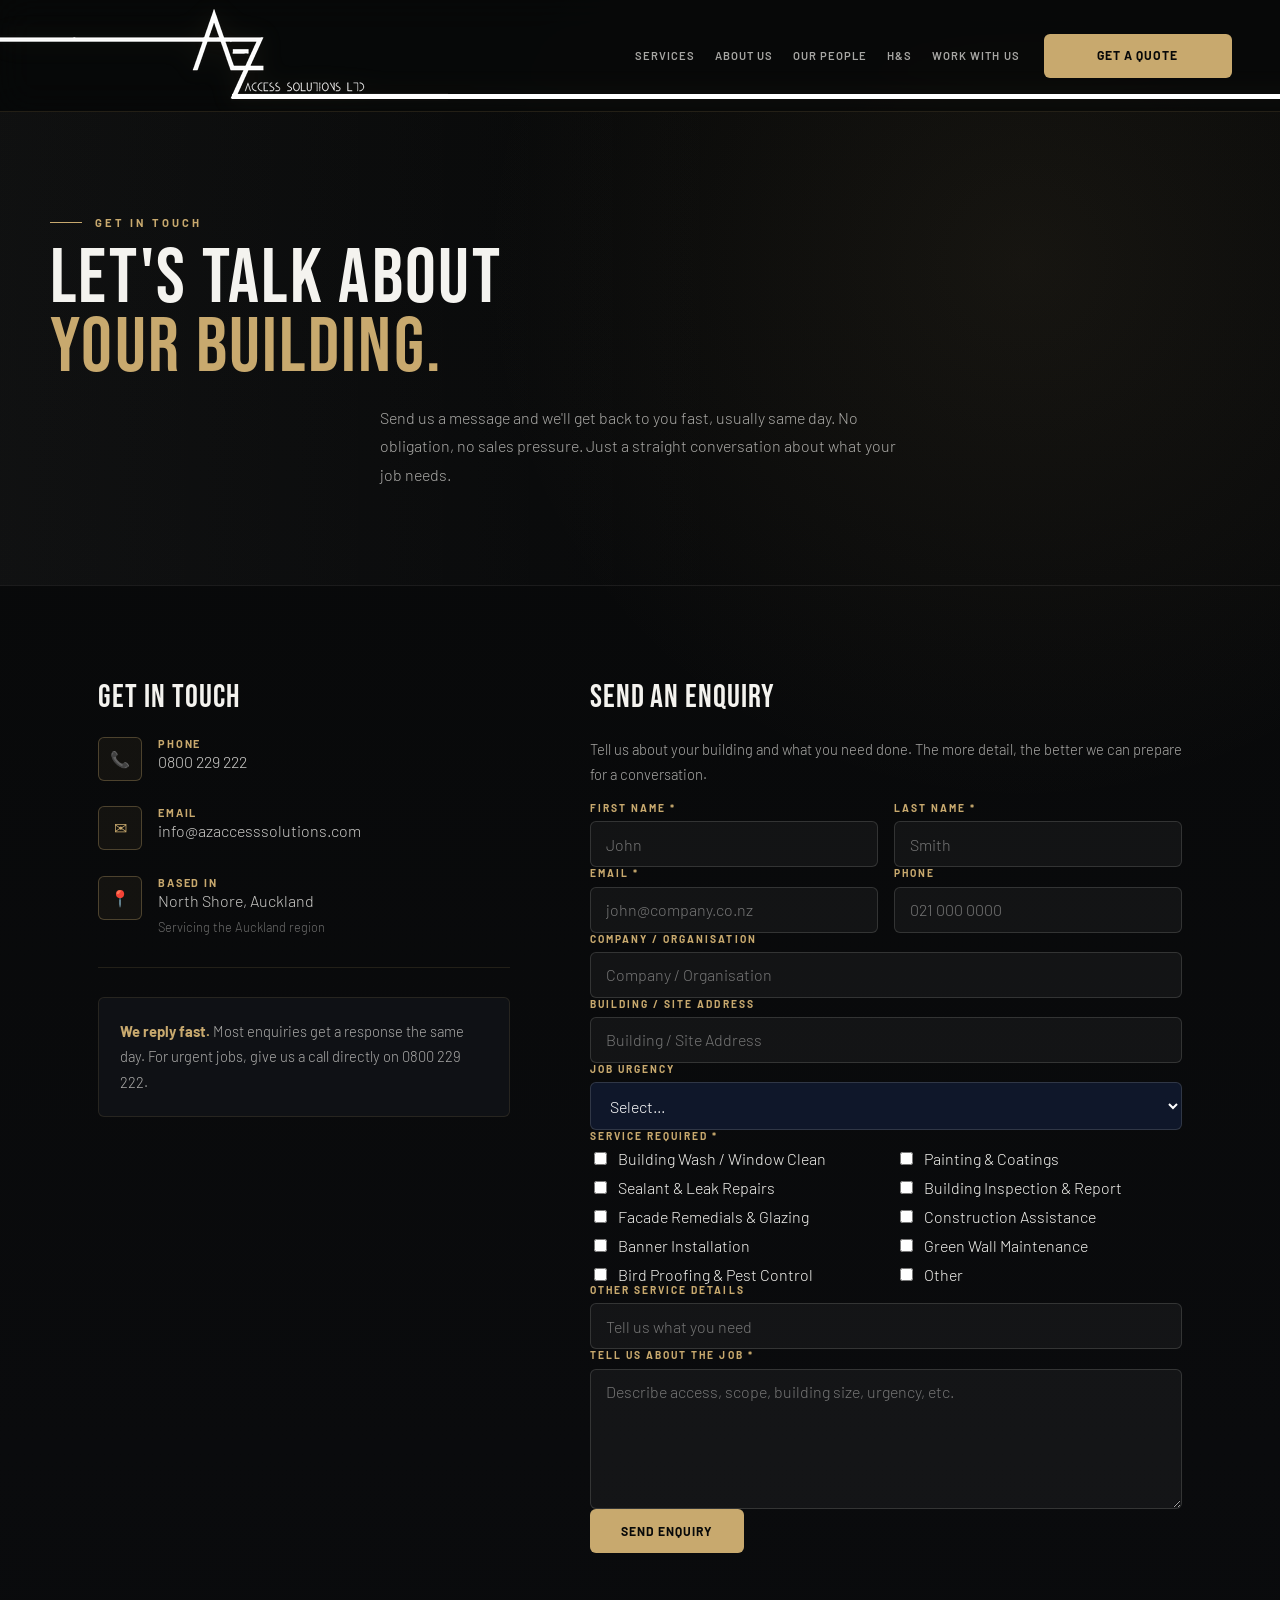
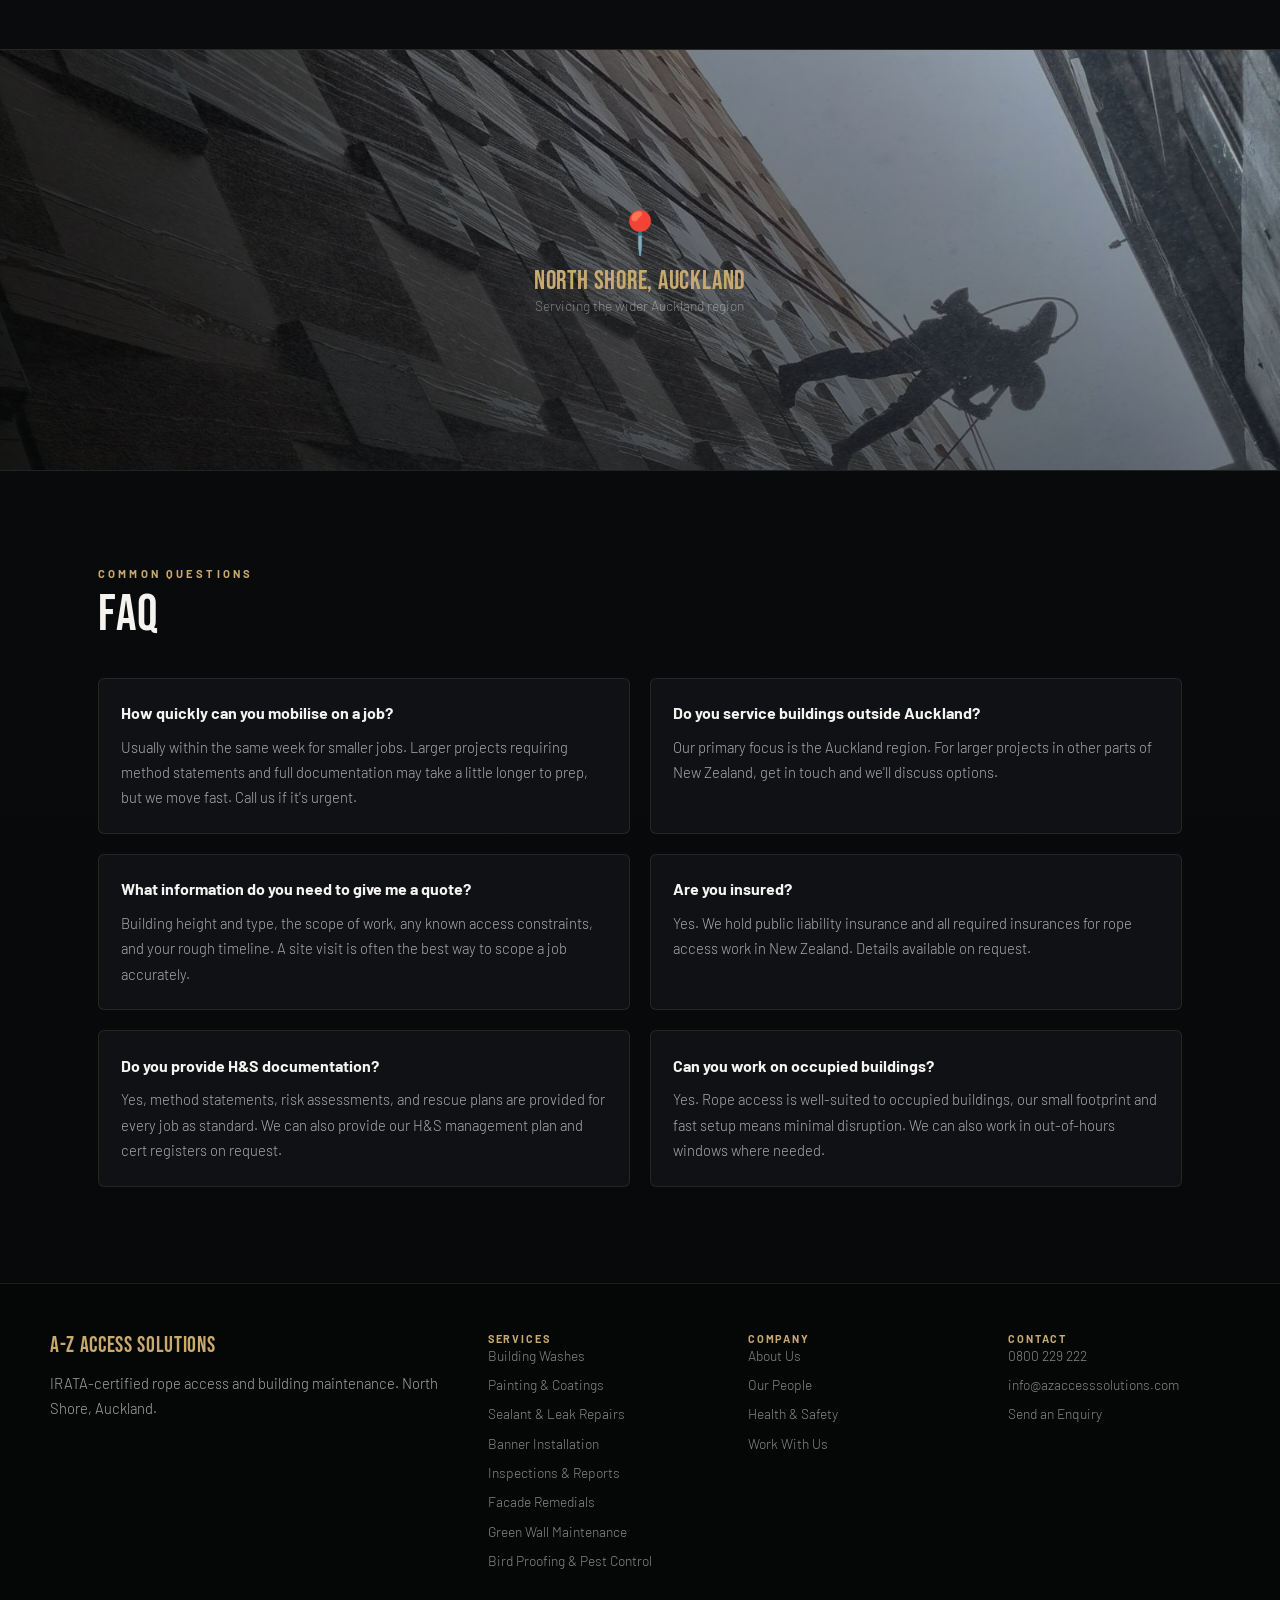
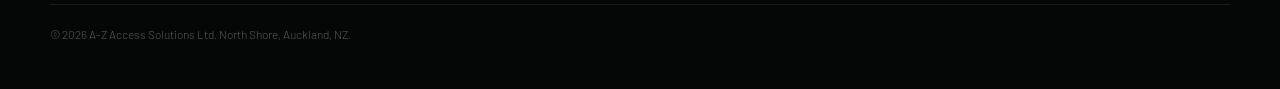
==== commit bee306a8: "Update contact.html" ====
--- a/contact.html
+++ b/contact.html
@@ -77,7 +77,7 @@
       </div>
     </div>
 
-  <!-- RIGHT: Enquiry form -->
+ <!-- RIGHT: Enquiry form -->
 <div>
   <div class="form-section-title">Send an Enquiry</div>
   <p class="form-section-sub">
@@ -96,6 +96,18 @@
       gap: 8px;
       align-items: center;
     }
+
+    /* FIX: dropdown matches form theme */
+    .form-input select,
+    select.form-input {
+      background-color: #0f172a;
+      color: #ffffff;
+    }
+
+    select.form-input option {
+      background-color: #0f172a;
+      color: #ffffff;
+    }
   </style>
 
   <form name="enquiry"
@@ -109,39 +121,39 @@
     <div class="form-row">
       <div class="form-group">
         <label class="form-label">First Name *</label>
-        <input class="form-input" type="text" name="first_name" required />
+        <input class="form-input" type="text" name="first_name" placeholder="John" required />
       </div>
 
       <div class="form-group">
         <label class="form-label">Last Name *</label>
-        <input class="form-input" type="text" name="last_name" required />
+        <input class="form-input" type="text" name="last_name" placeholder="Smith" required />
       </div>
     </div>
 
     <div class="form-row">
       <div class="form-group">
         <label class="form-label">Email *</label>
-        <input class="form-input" type="email" name="email" required />
+        <input class="form-input" type="email" name="email" placeholder="john@company.co.nz" required />
       </div>
 
       <div class="form-group">
         <label class="form-label">Phone</label>
-        <input class="form-input" type="tel" name="phone" />
-      </div>
-    </div>
-
-    <!-- NEW: HIGH VALUE LEAD FIELD -->
+        <input class="form-input" type="tel" name="phone" placeholder="021 000 0000" />
+      </div>
+    </div>
+
+    <div class="form-group">
+      <label class="form-label">Company / Organisation</label>
+      <input class="form-input" type="text" name="company" placeholder="Company / Organisation" />
+    </div>
+
+    <!-- NEW FIELD -->
     <div class="form-group">
       <label class="form-label">Building / Site Address</label>
-      <input class="form-input" type="text" name="site_address" placeholder="e.g. 12-storey office, Auckland CBD" />
-    </div>
-
-    <div class="form-group">
-      <label class="form-label">Company / Organisation</label>
-      <input class="form-input" type="text" name="company" />
-    </div>
-
-    <!-- NEW: URGENCY (LEAD QUALITY BOOSTER) -->
+      <input class="form-input" type="text" name="site_address" placeholder="Building / Site Address" />
+    </div>
+
+    <!-- URGENCY -->
     <div class="form-group">
       <label class="form-label">Job Urgency</label>
       <select class="form-input" name="urgency">
@@ -149,7 +161,7 @@
         <option value="urgent">Urgent (ASAP)</option>
         <option value="this_week">This week</option>
         <option value="this_month">This month</option>
-        <option value="planning">Just planning / quoting</option>
+        <option value="planning">Planning / quoting</option>
       </select>
     </div>
 
@@ -173,12 +185,15 @@
 
     <div class="form-group">
       <label class="form-label">Other Service Details</label>
-      <input class="form-input" type="text" name="other_service" />
+      <input class="form-input" type="text" name="other_service" placeholder="Tell us what you need" />
     </div>
 
     <div class="form-group">
       <label class="form-label">Tell us about the job *</label>
-      <textarea class="form-textarea" name="job_description" required></textarea>
+      <textarea class="form-textarea"
+                name="job_description"
+                placeholder="Describe access, scope, building size, urgency, etc."
+                required></textarea>
     </div>
 
     <div class="form-submit-row">
